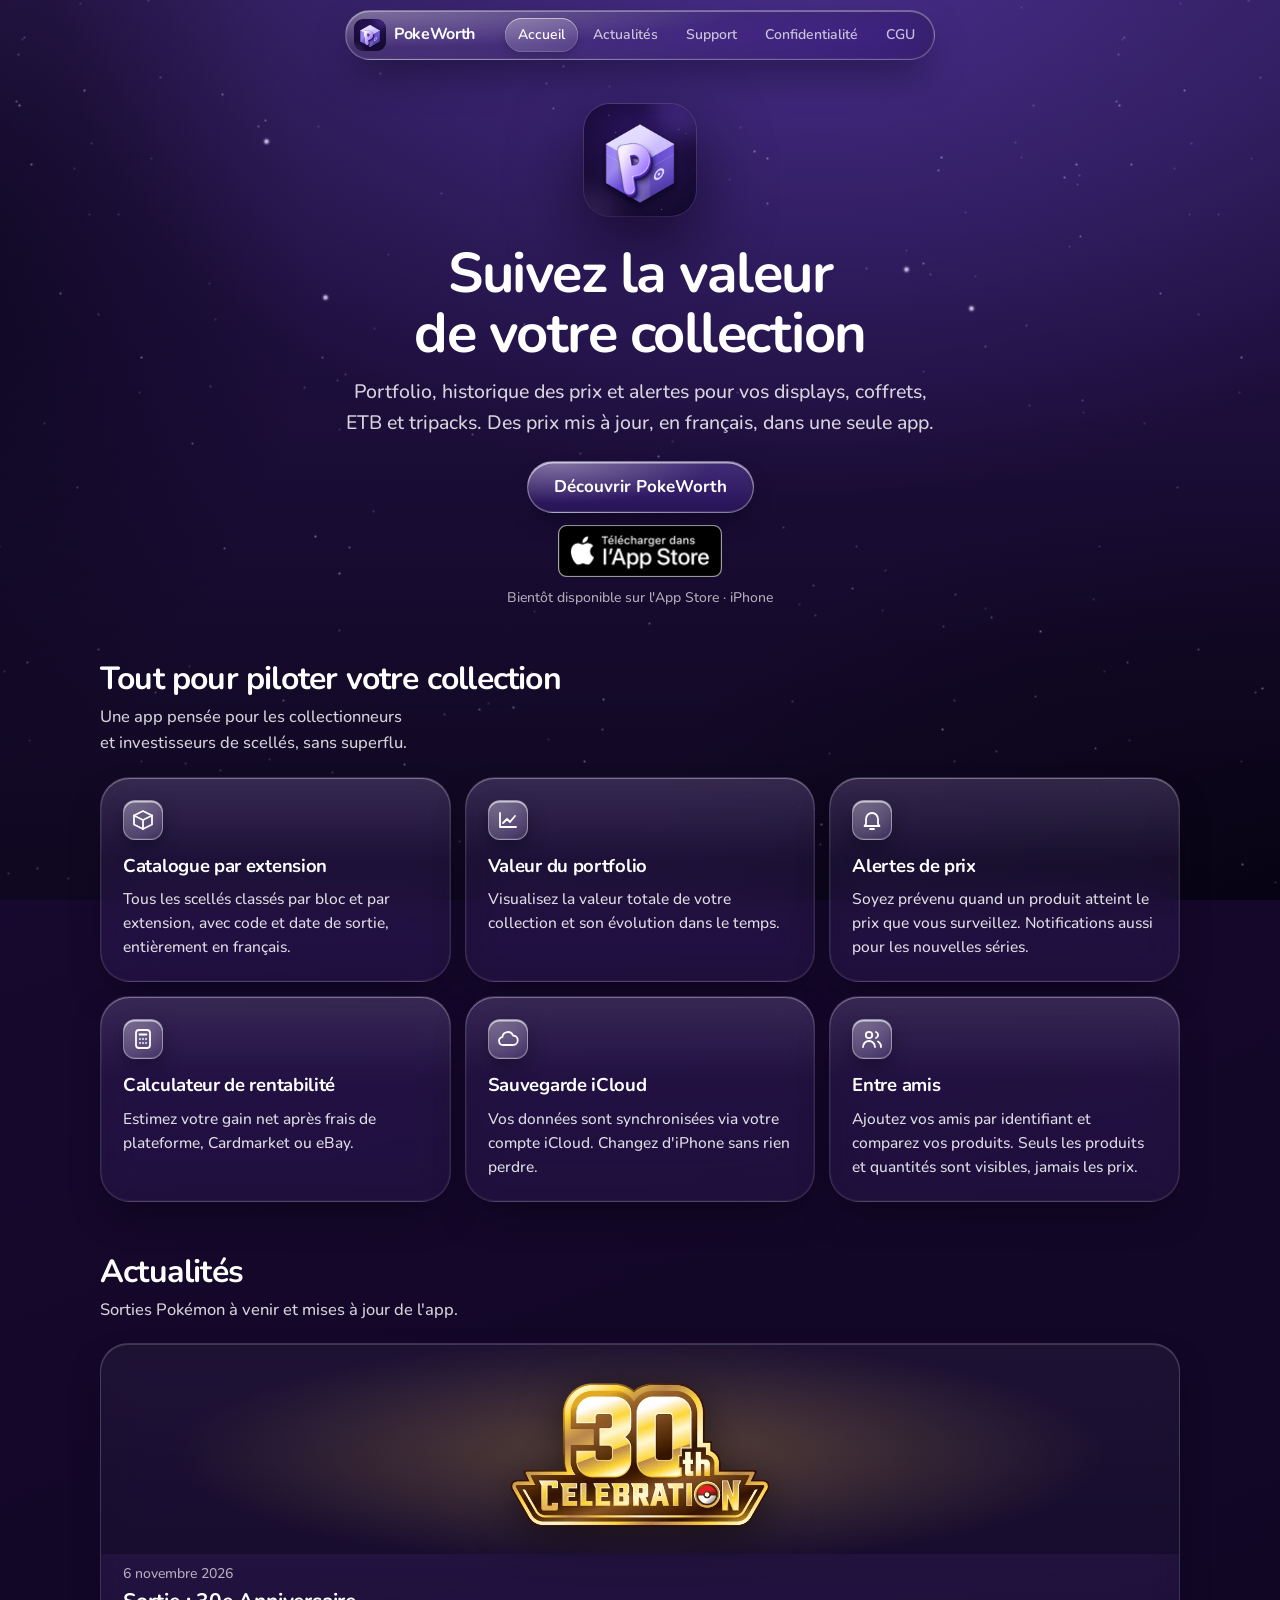
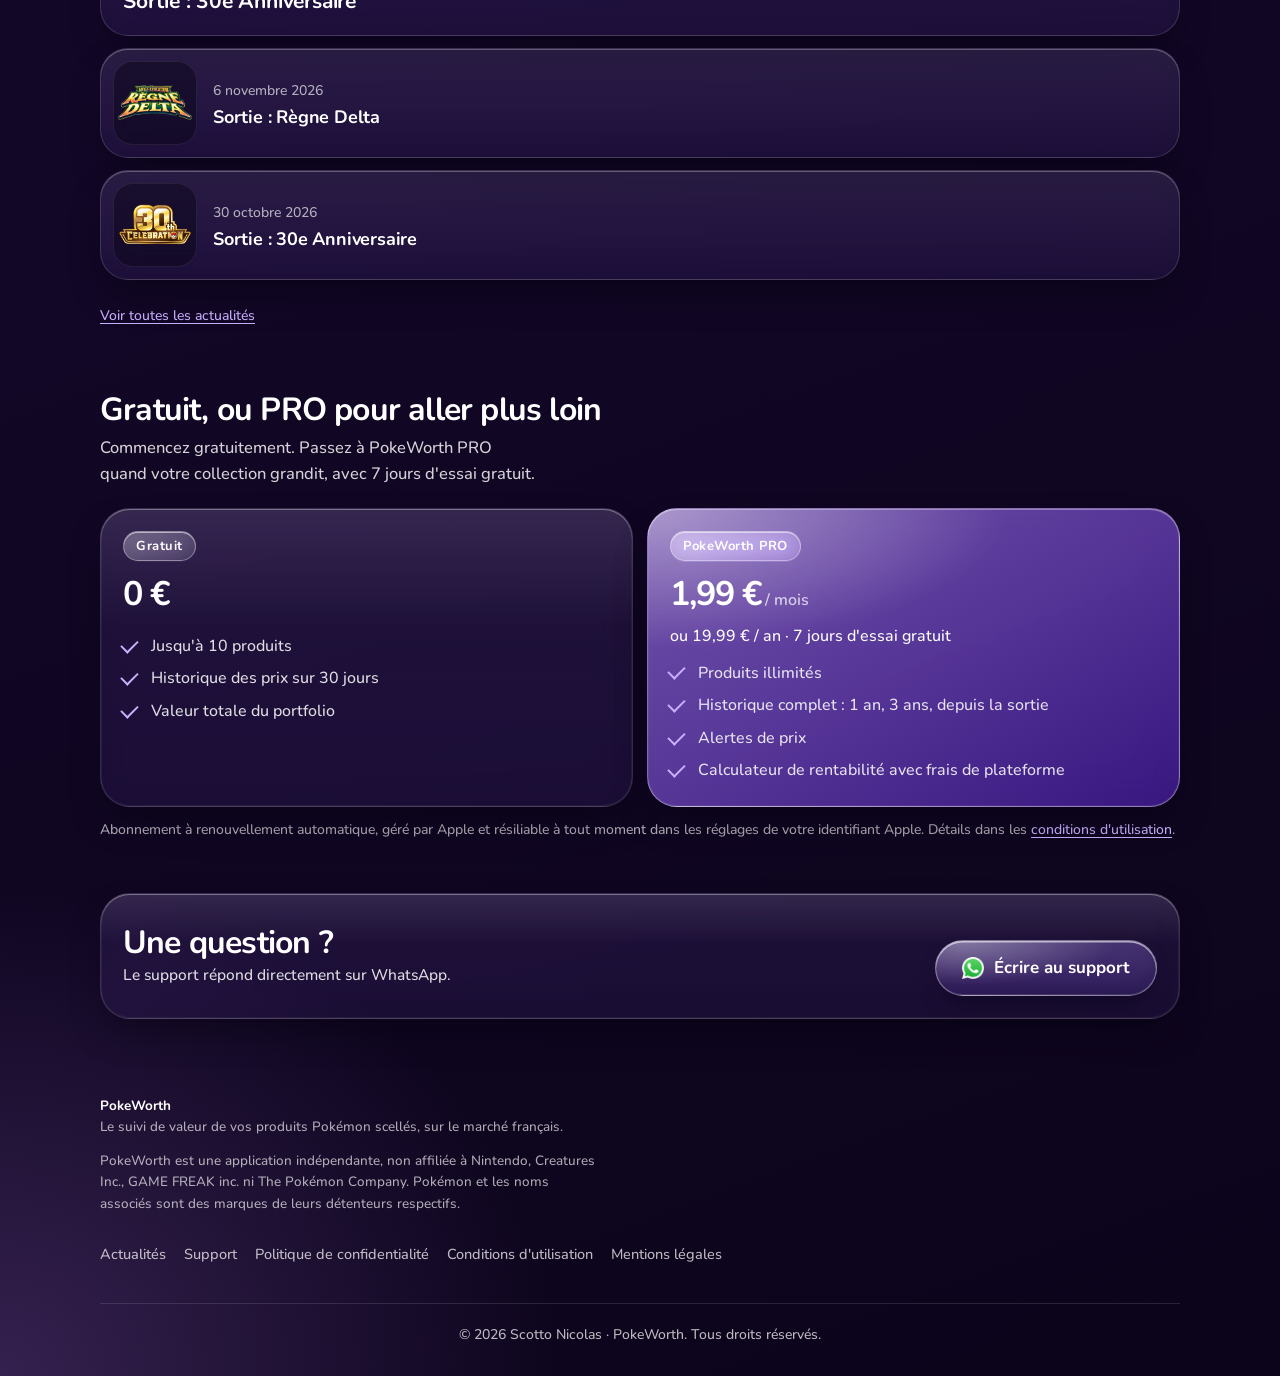
==== index.html @ 506d10af "Add files via upload" ====
<!doctype html>
<html lang="fr">
<head>
<meta charset="utf-8">
<meta name="viewport" content="width=device-width,initial-scale=1">
<title>PokeWorth · Suivi de collection TCG</title>
<meta name="description" content="PokeWorth suit la valeur de vos produits Pokémon scellés sur le marché français : portfolio, historique des prix mis à jour, alertes et calculateur de rentabilité.">
<meta name="theme-color" content="#120726">
<meta property="og:title" content="PokeWorth · Suivi de collection TCG">
<meta property="og:description" content="PokeWorth suit la valeur de vos produits Pokémon scellés sur le marché français : portfolio, historique des prix mis à jour, alertes et calculateur de rentabilité.">
<meta property="og:type" content="website">
<meta property="og:image" content="https://pokeworth.fr/og-image.jpg?v=4.3">
<meta property="og:site_name" content="PokeWorth">
<meta property="og:locale" content="fr_FR">
<meta name="twitter:card" content="summary_large_image">
<meta name="twitter:image" content="https://pokeworth.fr/og-image.jpg?v=4.3">
<link rel="icon" href="favicon.ico?v=4.3" sizes="48x48">
<link rel="icon" type="image/png" sizes="32x32" href="favicon.png?v=4.3">
<link rel="apple-touch-icon" href="apple-touch-icon.png?v=4.3">
<link rel="manifest" href="site.webmanifest">
<link rel="preload" href="Nunito-600SemiBold.woff2" as="font" type="font/woff2" crossorigin>
<link rel="stylesheet" href="style.css?v=4.3">
</head>
<body>
<a class="skip" href="#main">Aller au contenu</a>
<header class="nav"><div class="wrap">
<a class="brand" href="index.html" aria-label="PokeWorth, accueil"><img src="logo-120.png?v=4.3" alt="" width="40" height="40"><span>PokeWorth</span></a>
<nav aria-label="Navigation principale"><a class="nl" href="index.html" aria-current="page">Accueil</a><a class="nl" href="actualites.html">Actualités</a><a class="nl" href="support.html">Support</a><a class="nl legal" href="confidentialite.html">Confidentialité</a><a class="nl legal" href="cgu.html">CGU</a></nav>
</div></header>
<main id="main">

<div class="wrap">
<section class="hero">
<img class="icon" src="logo-320.png?v=4.3" alt="Icône de l'application PokeWorth" width="148" height="148">
<h1>Suivez la valeur de votre collection</h1>
<p class="lead">Portfolio, historique des prix et alertes pour vos displays, coffrets, ETB et tripacks. Des prix mis à jour, en français, dans une seule app.</p>
<div class="hero-cta"><a class="cta" href="#fonctions">Découvrir PokeWorth</a><div class="appstore soon-badge" role="img" aria-label="Bientôt disponible dans l'App Store"><img src="badge-appstore.png?v=4.3" alt="Télécharger dans l'App Store" width="165" height="52" decoding="async"></div></div>
<p class="soon">Bientôt disponible sur l'App Store · iPhone</p>
</section>

<section id="fonctions">
<h2>Tout pour piloter votre collection</h2>
<p class="sub">Une app pensée pour les collectionneurs et investisseurs de scellés, sans superflu.</p>
<div class="grid feats">
<div class="card"><div class="ico"><svg viewBox="0 0 24 24" aria-hidden="true"><path d="M3 7.5 12 3l9 4.5v9L12 21l-9-4.5z"/><path d="M3 7.5 12 12l9-4.5M12 12v9"/></svg></div><h3>Catalogue par extension</h3><p>Tous les scellés classés par bloc et par extension, avec code et date de sortie, entièrement en français.</p></div>
<div class="card"><div class="ico"><svg viewBox="0 0 24 24" aria-hidden="true"><path d="M4 19V5M4 19h16"/><path d="m7 15 4-4 3 3 5-6"/></svg></div><h3>Valeur du portfolio</h3><p>Visualisez la valeur totale de votre collection et son évolution dans le temps.</p></div>
<div class="card"><div class="ico"><svg viewBox="0 0 24 24" aria-hidden="true"><path d="M6 16V11a6 6 0 1 1 12 0v5l1.5 2h-15z"/><path d="M10 21h4"/></svg></div><h3>Alertes de prix</h3><p>Soyez prévenu quand un produit atteint le prix que vous surveillez. Notifications aussi pour les nouvelles séries.</p></div>
<div class="card"><div class="ico"><svg viewBox="0 0 24 24" aria-hidden="true"><rect x="5" y="3" width="14" height="18" rx="3"/><path d="M8.5 7.5h7M9 12h.01M12 12h.01M15 12h.01M9 16h.01M12 16h.01M15 16h.01"/></svg></div><h3>Calculateur de rentabilité</h3><p>Estimez votre gain net après frais de plateforme, Cardmarket ou eBay.</p></div>
<div class="card"><div class="ico"><svg viewBox="0 0 24 24" aria-hidden="true"><path d="M7 18a4 4 0 0 1-.6-7.95A5.5 5.5 0 0 1 17 8.5a4.75 4.75 0 0 1 0 9.5z"/></svg></div><h3>Sauvegarde iCloud</h3><p>Vos données sont synchronisées via votre compte iCloud. Changez d'iPhone sans rien perdre.</p></div>
<div class="card"><div class="ico"><svg viewBox="0 0 24 24" aria-hidden="true"><circle cx="9" cy="8" r="3.2"/><path d="M3 20a6 6 0 0 1 12 0M16 5a3.2 3.2 0 0 1 0 6M18 14.5a6 6 0 0 1 3 5.5"/></svg></div><h3>Entre amis</h3><p>Ajoutez vos amis par identifiant et comparez vos produits. Seuls les produits et quantités sont visibles, jamais les prix.</p></div>
</div>
</section>

<section id="home-news" hidden>
<h2>Actualités</h2>
<p class="sub">Sorties Pokémon à venir et mises à jour de l'app.</p>
<div class="news-grid"></div>
<p class="note"><a href="actualites.html">Voir toutes les actualités</a></p>
</section>

<section id="tarifs">
<h2>Gratuit, ou PRO pour aller plus loin</h2>
<p class="sub">Commencez gratuitement. Passez à PokeWorth PRO quand votre collection grandit, avec 7 jours d'essai gratuit.</p>
<div class="plans">
<div class="card plan">
<span class="tag">Gratuit</span>
<div class="price">0 €</div>
<ul>
<li>Jusqu'à 10 produits</li>
<li>Historique des prix sur 30 jours</li>
<li>Valeur totale du portfolio</li>
</ul>
</div>
<div class="card plan pro">
<span class="tag">PokeWorth PRO</span>
<div class="price">1,99 €<small> / mois</small></div>
<p style="color:#fff;font-size:16px">ou 19,99 € / an · 7 jours d'essai gratuit</p>
<ul>
<li>Produits illimités</li>
<li>Historique complet : 1 an, 3 ans, depuis la sortie</li>
<li>Alertes de prix</li>
<li>Calculateur de rentabilité avec frais de plateforme</li>
</ul>
</div>
</div>
<p class="note">Abonnement à renouvellement automatique, géré par Apple et résiliable à tout moment dans les réglages de votre identifiant Apple. Détails dans les <a href="cgu.html">conditions d'utilisation</a>.</p>
</section>

<section>
<div class="card askrow">
<div><h2>Une question ?</h2>
<p class="sub">Le support répond directement sur WhatsApp.</p></div>
<a class="cta ghost" href="https://wa.me/33759554187"><img class="wa" src="whatsapp.png" alt="" width="20" height="20">Écrire au support</a>
</div>
</section>
</div>

</main>
<footer><div class="wrap">
<div>
<p><strong style="color:#fff">PokeWorth</strong><br>Le suivi de valeur de vos produits Pokémon scellés, sur le marché français.</p>
<p style="margin-top:12px">PokeWorth est une application indépendante, non affiliée à Nintendo, Creatures Inc., GAME FREAK inc. ni The Pokémon Company. Pokémon et les noms associés sont des marques de leurs détenteurs respectifs.</p>
</div>
<nav aria-label="Liens légaux">
<a href="actualites.html">Actualités</a><a href="support.html">Support</a><a href="confidentialite.html">Politique de confidentialité</a><a href="cgu.html">Conditions d'utilisation</a><a href="mentions-legales.html">Mentions légales</a>
</nav>
</div>
<div class="wrap copy"><p>&copy; 2026 Scotto Nicolas &middot; PokeWorth. Tous droits r&eacute;serv&eacute;s.</p></div>
</footer>
<script src="actus.js?v=3.9" defer></script>
</body>
</html>
---- style.css ----
@font-face{font-family:"Nunito";font-weight:500;font-display:swap;src:url(Nunito-500Medium.woff2) format("woff2")}
@font-face{font-family:"Nunito";font-weight:600;font-display:swap;src:url(Nunito-600SemiBold.woff2) format("woff2")}
@font-face{font-family:"Nunito";font-weight:700;font-display:swap;src:url(Nunito-700Bold.woff2) format("woff2")}

:root{
  --bg:#120726; --bg2:#1a0a35; --acc:#c9b0ff; --acc2:#8b5cf6;
  --txt:#ffffff; --muted:rgba(255,255,255,.72); --faint:rgba(255,255,255,.5);
  --glass:linear-gradient(160deg,rgba(255,255,255,.14),rgba(255,255,255,.05));
  --rim:rgba(255,255,255,.2);
}
*{box-sizing:border-box;margin:0;padding:0}
html{scroll-behavior:smooth;background:#120726}
body{
  font-family:"Nunito",system-ui,-apple-system,"Segoe UI",sans-serif;
  color:var(--txt);line-height:1.65;font-weight:500;font-size:17px;
  background:
    radial-gradient(900px 650px at 85% -5%,rgba(139,92,246,.45),transparent 70%),
    radial-gradient(800px 700px at 0% 100%,rgba(192,132,252,.22),transparent 70%),
    linear-gradient(160deg,var(--bg2),var(--bg) 55%,#0c041b);
  min-height:100vh;
}
body::before{ /* fond lisse : dégradé violet profond, lumière en haut à droite, quelques étoiles discrètes */
  content:"";position:fixed;inset:0;pointer-events:none;z-index:0;
  background:
    url(stars.webp) 0 0/1100px 1100px,
    radial-gradient(1100px 760px at 64% -4%,rgba(88,56,170,.62),transparent 70%),
    radial-gradient(520px 700px at -6% 30%,rgba(8,3,20,.70),transparent 75%),
    radial-gradient(900px 600px at 100% 100%,rgba(6,2,16,.78),transparent 72%),
    linear-gradient(180deg,#2b1a52 0%,#1d0f3d 38%,#150a2b 72%,#0f0820 100%);
}
a{color:var(--acc);text-decoration-thickness:1px;text-underline-offset:3px}
a:hover{color:#fff}
.wrap{width:min(1080px,100% - 40px);margin-inline:auto;position:relative;z-index:1}

/* navigation */
header.nav{position:sticky;top:0;z-index:10;backdrop-filter:blur(18px);-webkit-backdrop-filter:blur(18px);
  background:rgba(18,7,38,.55);border-bottom:1px solid rgba(255,255,255,.1)}
.nav .wrap{display:flex;align-items:center;justify-content:space-between;height:68px;gap:16px}
.brand{display:flex;align-items:center;gap:12px;color:#fff;text-decoration:none;font-weight:700;font-size:21px;letter-spacing:-.3px}
.brand img{width:40px;height:40px;border-radius:11px}
.nav nav{display:flex;gap:6px;flex-wrap:wrap}
.nav nav a{color:var(--muted);text-decoration:none;font-weight:600;font-size:15px;padding:8px 14px;border-radius:999px}
.nav nav a:hover,.nav nav a[aria-current]{color:#fff;background:rgba(255,255,255,.1)}

/* hero */
.hero{padding:84px 0 56px;text-align:center}
.hero img.icon{width:148px;height:148px;border-radius:34px;box-shadow:0 28px 70px rgba(8,2,22,.65),0 0 0 1px rgba(255,255,255,.14)}
.eyebrow{margin-top:28px;color:var(--acc);font-weight:700;letter-spacing:3px;font-size:14px;text-transform:uppercase}
h1{font-size:clamp(38px,6.2vw,66px);line-height:1.07;font-weight:700;letter-spacing:-1.5px;margin:12px auto 18px;max-width:16ch}
.lead{color:var(--muted);font-size:clamp(18px,2.2vw,21px);max-width:44ch;margin-inline:auto}
.cta{display:inline-flex;align-items:center;gap:10px;margin-top:34px;padding:15px 30px;border-radius:999px;font-weight:700;font-size:17px;
  color:#2a0f55;background:#fff;text-decoration:none;box-shadow:0 14px 34px rgba(8,2,22,.5)}
.cta:hover{color:#2a0f55;transform:translateY(-1px)}
.cta.ghost{background:rgba(255,255,255,.1);color:#fff;border:1px solid var(--rim);box-shadow:inset 0 1px 0 rgba(255,255,255,.25)}
.cta.ghost:hover{color:#fff}
.soon{margin-top:14px;font-size:14px;color:var(--faint)}

/* sections */
section{padding:46px 0}
h2{font-size:clamp(28px,4vw,38px);letter-spacing:-.8px;font-weight:700;line-height:1.15;margin-bottom:10px}
.sub{color:var(--muted);max-width:60ch;margin-bottom:30px}
.grid{display:grid;gap:18px;grid-template-columns:repeat(auto-fit,minmax(250px,1fr))}
.card{background:var(--glass);border:1px solid var(--rim);border-radius:28px;padding:26px;
  box-shadow:inset 0 1px 0 rgba(255,255,255,.28),0 18px 40px rgba(8,2,22,.4);-webkit-backdrop-filter:blur(10px);backdrop-filter:blur(10px)}
.card h3{font-size:20px;font-weight:700;letter-spacing:-.3px;margin-bottom:8px}
.card p{color:var(--muted);font-size:16px}
.ico{width:46px;height:46px;border-radius:14px;margin-bottom:16px;display:grid;place-items:center;
  background:rgba(201,176,255,.14);border:1px solid rgba(201,176,255,.35)}
.ico svg{width:24px;height:24px;stroke:var(--acc);fill:none;stroke-width:1.8;stroke-linecap:round;stroke-linejoin:round}

/* tarifs */
.plans{display:grid;gap:18px;grid-template-columns:repeat(auto-fit,minmax(min(290px,100%),1fr))}
.plan .price{font-size:40px;font-weight:700;letter-spacing:-1px;margin:6px 0 2px}
.plan .price small{font-size:16px;color:var(--muted);font-weight:600;letter-spacing:0}
.plan ul{list-style:none;margin-top:16px;display:grid;gap:10px}
.plan li{padding-left:28px;position:relative;color:var(--muted);font-size:16px}
.plan li::before{content:"";position:absolute;left:2px;top:.55em;width:14px;height:8px;border-left:2.2px solid var(--acc);border-bottom:2.2px solid var(--acc);transform:rotate(-45deg) translateY(-50%)}
.plan.pro{background:linear-gradient(160deg,rgba(167,119,255,.5),rgba(91,33,182,.5));border-color:rgba(255,255,255,.35)}
.tag{display:inline-block;padding:4px 12px;border-radius:999px;font-size:13px;font-weight:700;letter-spacing:.5px;background:rgba(255,255,255,.14);border:1px solid var(--rim);color:var(--acc)}
.note{font-size:14px;color:var(--faint);margin-top:16px}

/* pages de contenu */
.doc{padding:64px 0 40px}
.doc .card{padding:clamp(24px,5vw,48px)}
.doc h1{font-size:clamp(32px,5vw,46px);letter-spacing:-1px;margin:0 0 6px;max-width:none;text-align:left}
.doc .upd{color:var(--faint);font-size:14px;margin-bottom:24px}
.doc h2{font-size:23px;margin:34px 0 10px;letter-spacing:-.3px}
.doc h3{font-size:18px;margin:20px 0 6px}
.doc p,.doc li{color:var(--muted);font-size:16.5px}
.doc p{margin-bottom:12px}
.doc ul{margin:6px 0 14px 22px;display:grid;gap:6px}
.doc strong{color:#fff;font-weight:700}
.doc table{width:100%;border-collapse:collapse;margin:12px 0 18px;font-size:15.5px}
.doc th,.doc td{text-align:left;padding:11px 12px;border-bottom:1px solid rgba(255,255,255,.12);vertical-align:top;color:var(--muted)}
.doc th{color:#fff;font-weight:700}
.tbl{overflow-x:auto}
details{border-top:1px solid rgba(255,255,255,.12);padding:16px 0}
details:last-of-type{border-bottom:1px solid rgba(255,255,255,.12)}
summary{cursor:pointer;font-weight:700;font-size:18px;list-style:none;display:flex;justify-content:space-between;gap:16px;color:#fff}
summary::-webkit-details-marker{display:none}
summary::after{content:"+";color:var(--acc);font-size:24px;line-height:1}
details[open] summary::after{content:"–"}
details p{margin-top:10px;color:var(--muted)}
mark.todo{background:rgba(255,200,87,.16);color:#ffd98a;border:1px dashed rgba(255,200,87,.55);border-radius:6px;padding:0 6px}

footer{margin-top:50px;padding:34px 0 46px;border-top:1px solid rgba(255,255,255,.1);position:relative;z-index:1}
footer .wrap{display:flex;flex-wrap:wrap;gap:18px 32px;justify-content:space-between}
footer p{font-size:13.5px;color:var(--faint);max-width:62ch}
footer nav{display:flex;gap:18px;flex-wrap:wrap}
footer nav a{font-size:14.5px;color:var(--muted);text-decoration:none}
footer nav a:hover{color:#fff}

@media (max-width:640px){
  .nav nav{gap:0;flex-wrap:nowrap}
  .nav nav a{padding:7px 8px;font-size:13px;white-space:nowrap}
  .nav .wrap{gap:8px}
  .brand span{display:none}
  .hero{padding-top:52px}
  body{font-size:16.5px}
}
@media (prefers-reduced-motion:reduce){html{scroll-behavior:auto}.cta{transition:none}}

footer .copy{margin-top:26px;padding-top:20px;border-top:1px solid rgba(255,255,255,.08);display:block}
footer .copy p{max-width:none;text-align:center;font-size:14px;color:var(--muted)}

.callout{background:rgba(201,176,255,.1);border:1px solid rgba(201,176,255,.32);border-radius:20px;padding:18px 22px;margin:18px 0 6px}
.callout strong{display:block;margin-bottom:6px;color:#fff}
.callout ul{margin:0 0 0 20px}

.contact{display:flex;flex-wrap:wrap;gap:12px;margin:6px 0 18px}
.contact .cta{margin-top:0;padding:13px 24px;font-size:16px}
.doc a.cta{color:#2a0f55;text-decoration:none}
.doc a.cta.ghost{color:#fff}

img.wa{width:20px;height:20px;vertical-align:-4px;margin-right:7px;display:inline-block}
.cta img.wa{width:22px;height:22px;margin:0;vertical-align:middle}
.walink{white-space:nowrap}

.hero h1{margin-top:30px}

/* ---- optimisation de l'espace ---- */
body{font-size:16.5px;line-height:1.6}
.nav .wrap{height:60px}
.hero{padding:44px 0 26px}
.hero img.icon{width:112px;height:112px;border-radius:26px}
.hero h1{margin:20px auto 12px;font-size:clamp(34px,5.4vw,56px);max-width:18ch}
.lead{font-size:clamp(17px,2vw,19.5px);max-width:50ch}
.cta{margin-top:24px;padding:13px 26px}
.soon{margin-top:10px}
section{padding:26px 0}
h2{font-size:clamp(25px,3.4vw,32px);margin-bottom:6px}
.sub{margin-bottom:20px}
.grid{gap:14px}
.feats{grid-template-columns:repeat(3,1fr)}
.card{padding:22px;border-radius:24px}
.card h3{font-size:18.5px;margin-bottom:6px}
.card p{font-size:15.5px;line-height:1.55}
.ico{width:40px;height:40px;border-radius:12px;margin-bottom:12px}
.plans{gap:14px}
.plan .price{font-size:34px}
.plan ul{margin-top:12px;gap:7px}
.note{margin-top:12px}
.askrow{display:flex;align-items:center;justify-content:space-between;gap:18px 28px;flex-wrap:wrap}
.askrow h2{margin-bottom:2px}
.askrow .sub{margin:0}
.doc{padding:34px 0 20px}
.doc .card{padding:clamp(22px,4vw,38px)}
.doc h2{margin:26px 0 8px;font-size:21px}
.doc h1{font-size:clamp(28px,4.4vw,38px)}
footer{margin-top:26px;padding:24px 0 30px}
@media (max-width:900px){.feats{grid-template-columns:repeat(2,1fr)}}
@media (max-width:560px){
  .feats{grid-template-columns:1fr}
  .hero{padding-top:30px}
  .hero img.icon{width:96px;height:96px;border-radius:22px}
  section{padding:20px 0}
  .card{padding:20px}
  .askrow{text-align:center;justify-content:center}
}

.hero h1,.lead,.sub{text-wrap:balance}
.lead{max-width:56ch}

/* ---- actualités ---- */
.news-grid{display:grid;gap:14px;grid-template-columns:repeat(auto-fit,minmax(min(300px,100%),1fr))}
.news-page .news-grid{grid-template-columns:1fr}
.news{padding:20px 22px}
.news h3{font-size:19px;margin:8px 0 6px}
.news p{font-size:15.5px}
.news-meta{display:flex;flex-wrap:wrap;align-items:center;gap:8px}
.news-date{font-size:13.5px;color:var(--faint);margin-left:auto}
.news-points{margin:10px 0 0 20px;display:grid;gap:5px;color:var(--muted);font-size:15.5px}
.news-link{display:inline-block;margin-top:10px;font-weight:700}
.tag.t-sortie{background:rgba(201,176,255,.18);color:#fff;border-color:rgba(201,176,255,.5)}
.tag.t-soon{background:rgba(110,231,168,.14);color:#6ee7a8;border-color:rgba(110,231,168,.45)}
.filters{display:flex;flex-wrap:wrap;gap:8px;margin:4px 0 18px}
.filters button{font:inherit;font-weight:700;font-size:14.5px;color:var(--muted);cursor:pointer;
  background:rgba(255,255,255,.07);border:1px solid var(--rim);border-radius:999px;padding:8px 16px}
.filters button:hover{color:#fff}
.filters button[aria-pressed="true"]{background:#fff;color:#2a0f55;border-color:#fff}
.news-page{padding-top:34px}
@media (max-width:560px){.nav nav a.legal{display:none}.nav nav a{padding:7px 10px}.news-date{margin-left:0;width:100%}}

/* ---- accessibilité ---- */
.skip{position:absolute;left:12px;top:-60px;z-index:100;background:#fff;color:#2a0f55;padding:10px 16px;border-radius:12px;font-weight:700;text-decoration:none;transition:top .15s}
.skip:focus{top:10px}
:focus-visible{outline:2px solid var(--acc);outline-offset:3px;border-radius:6px}
.tbl:focus-visible{outline-offset:-2px}
.news h2{font-size:19px;margin:8px 0 6px;letter-spacing:-.3px}


/* =====================  LIQUID GLASS (style iOS)  ===================== */
:root{
  --lg-bg:
    radial-gradient(130% 90% at 0% 0%,rgba(255,255,255,.34),rgba(255,255,255,0) 52%),
    radial-gradient(90% 70% at 100% 100%,rgba(190,160,255,.20),rgba(190,160,255,0) 60%),
    linear-gradient(135deg,rgba(255,255,255,.17),rgba(255,255,255,.05) 45%,rgba(255,255,255,.10));
  --lg-rim:
    inset 0 1.5px 0 rgba(255,255,255,.70),
    inset 1.5px 0 0 rgba(255,255,255,.32),
    inset 0 -1.5px 0 rgba(255,255,255,.16),
    inset -1px 0 0 rgba(255,255,255,.10),
    inset 0 0 34px rgba(255,255,255,.07);
  --lg-drop:0 26px 54px -14px rgba(4,1,16,.62),0 6px 16px rgba(4,1,16,.30);
  --lg-blur:blur(24px) saturate(190%) brightness(1.10);
}
.card,.callout,.askrow{
  background:var(--lg-bg);
  -webkit-backdrop-filter:var(--lg-blur);backdrop-filter:var(--lg-blur);
  border:1px solid rgba(255,255,255,.30);
  box-shadow:var(--lg-rim),var(--lg-drop);
  border-radius:30px;position:relative;
  transition:transform .35s cubic-bezier(.2,.8,.2,1),box-shadow .35s;
}
.feats .card:hover,.news:hover{transform:translateY(-3px);
  box-shadow:var(--lg-rim),0 34px 64px -14px rgba(4,1,16,.7),0 8px 20px rgba(4,1,16,.32)}
.card.plan.pro{
  background:
    radial-gradient(130% 90% at 0% 0%,rgba(255,255,255,.40),rgba(255,255,255,0) 52%),
    linear-gradient(150deg,rgba(176,132,255,.62),rgba(88,40,200,.56));
}
/* pages de texte : verre plus teinté pour la lecture */
.doc .card{
  background:
    radial-gradient(120% 60% at 0% 0%,rgba(255,255,255,.22),rgba(255,255,255,0) 50%),
    linear-gradient(150deg,rgba(40,18,84,.62),rgba(20,8,48,.58));
}
.ico{background:linear-gradient(145deg,rgba(255,255,255,.30),rgba(201,176,255,.12));
  border:1px solid rgba(255,255,255,.38);
  box-shadow:inset 0 1.5px 0 rgba(255,255,255,.65),inset 0 -1px 0 rgba(255,255,255,.12),0 8px 18px rgba(4,1,16,.35);
  -webkit-backdrop-filter:blur(8px);backdrop-filter:blur(8px)}
.tag{background:linear-gradient(145deg,rgba(255,255,255,.26),rgba(255,255,255,.08));
  border:1px solid rgba(255,255,255,.34);
  box-shadow:inset 0 1px 0 rgba(255,255,255,.55);
  -webkit-backdrop-filter:blur(10px);backdrop-filter:blur(10px)}
.callout{border-radius:22px}

/* barre de navigation flottante en verre */
header.nav{top:10px;background:none;border:0;-webkit-backdrop-filter:none;backdrop-filter:none;pointer-events:none}
.nav .wrap{pointer-events:auto;height:62px;padding:0 10px 0 14px;border-radius:999px;margin-top:10px;
  width:min(1080px,100% - 24px);
  background:
    radial-gradient(120% 140% at 0% 0%,rgba(255,255,255,.30),rgba(255,255,255,0) 55%),
    linear-gradient(135deg,rgba(255,255,255,.16),rgba(255,255,255,.05)),
    rgba(26,10,53,.28);
  -webkit-backdrop-filter:blur(26px) saturate(200%) brightness(1.1);backdrop-filter:blur(26px) saturate(200%) brightness(1.1);
  border:1px solid rgba(255,255,255,.30);
  box-shadow:var(--lg-rim),0 18px 40px -12px rgba(4,1,16,.6)}
.nav nav a{transition:background .2s,color .2s}
.nav nav a[aria-current]{background:linear-gradient(145deg,rgba(255,255,255,.34),rgba(255,255,255,.12));
  box-shadow:inset 0 1.5px 0 rgba(255,255,255,.65),inset 0 -1px 0 rgba(255,255,255,.14),0 6px 14px rgba(4,1,16,.3);color:#fff}
.nav nav a:hover{background:rgba(255,255,255,.12)}

/* boutons */
.cta{background:linear-gradient(180deg,#fff,#ece3ff);color:#2a0f55;
  box-shadow:inset 0 1.5px 0 #fff,inset 0 -2px 0 rgba(120,80,220,.18),0 16px 34px -8px rgba(4,1,16,.6),0 4px 10px rgba(4,1,16,.25);
  transition:transform .25s cubic-bezier(.2,.8,.2,1),box-shadow .25s}
.cta:hover{transform:translateY(-2px) scale(1.015)}
.cta:active{transform:scale(.97)}
.cta.ghost{background:var(--lg-bg);color:#fff;border:1px solid rgba(255,255,255,.34);
  -webkit-backdrop-filter:var(--lg-blur);backdrop-filter:var(--lg-blur);
  box-shadow:var(--lg-rim),0 14px 30px -10px rgba(4,1,16,.6)}
.filters button{background:var(--lg-bg);border:1px solid rgba(255,255,255,.32);color:#fff;
  -webkit-backdrop-filter:blur(16px) saturate(180%);backdrop-filter:blur(16px) saturate(180%);
  box-shadow:var(--lg-rim),0 8px 18px -8px rgba(4,1,16,.5);transition:transform .2s}
.filters button:active{transform:scale(.96)}
.filters button[aria-pressed="true"]{background:linear-gradient(180deg,#fff,#e9deff);color:#2a0f55;
  box-shadow:inset 0 1.5px 0 #fff,0 10px 22px -8px rgba(4,1,16,.6)}
footer{border-top:0}
footer .wrap.copy{border-top:1px solid rgba(255,255,255,.12)}

@supports not ((backdrop-filter:blur(1px)) or (-webkit-backdrop-filter:blur(1px))){
  .card,.callout,.askrow{background:linear-gradient(150deg,rgba(60,30,120,.92),rgba(30,14,70,.94))}
  .nav .wrap{background:rgba(26,10,53,.94)}
}
@media (prefers-reduced-motion:reduce){.card,.cta,.filters button{transition:none}.feats .card:hover,.news:hover{transform:none}}
@media (max-width:560px){.nav .wrap{height:56px;margin-top:6px;width:min(1080px,100% - 16px)}header.nav{top:6px}.card,.callout,.askrow{border-radius:26px}}

/* ajustements de contraste sur le verre */
.tag{color:#fff}
.tag.t-soon{color:#9bf0c4;background:linear-gradient(145deg,rgba(60,170,120,.34),rgba(60,170,120,.12));border-color:rgba(130,240,190,.5)}
.ico svg{stroke:#fff}
.nav .wrap{background:
    radial-gradient(120% 140% at 0% 0%,rgba(255,255,255,.30),rgba(255,255,255,0) 55%),
    linear-gradient(135deg,rgba(255,255,255,.14),rgba(255,255,255,.04)),
    rgba(22,8,46,.50)}
.card p,.card li{color:rgba(255,255,255,.86)}
.sub,.lead{color:rgba(255,255,255,.82)}
.doc p,.doc li,.doc th,.doc td{color:rgba(255,255,255,.86)}
.note,.soon,footer p{color:rgba(255,255,255,.66)}


/* ===== Palette "affiche" : verre sombre violet, comme les visuels PokeWorth ===== */
:root{
  --lg-bg:
    radial-gradient(130% 90% at 0% 0%,rgba(190,170,255,.26),rgba(190,170,255,0) 55%),
    linear-gradient(160deg,rgba(92,66,150,.46),rgba(40,24,78,.52) 55%,rgba(52,34,96,.46));
  --lg-blur:blur(22px) saturate(160%) brightness(1.04);
}
.card,.callout,.askrow{border-color:rgba(255,255,255,.22)}


/* ===== Affiche exacte : verre lisse, sans texture ===== */
:root{
  --lg-bg:
    linear-gradient(180deg,rgba(168,150,205,.24),rgba(96,76,140,.16) 40%,rgba(52,36,90,.30));
  --lg-rim:
    inset 0 1px 0 rgba(255,255,255,.30),
    inset 0 0 0 1px rgba(255,255,255,.05);
  --lg-drop:0 18px 40px -16px rgba(4,1,14,.7);
  --lg-blur:blur(18px) saturate(130%);
}
.card,.callout,.askrow{border:1px solid rgba(255,255,255,.12)}


/* ===== Barre du haut pleine largeur + badge App Store ===== */
.nav .wrap{width:calc(100% - 28px);max-width:none;padding:0 12px 0 16px}
@media (max-width:560px){.nav .wrap{width:calc(100% - 16px)}}
.hero-cta{display:flex;gap:14px;justify-content:center;align-items:center;flex-wrap:wrap}
.appstore{display:inline-flex;align-items:center;gap:10px;height:52px;padding:0 20px 0 16px;border-radius:12px;
  background:#000;color:#fff;text-decoration:none;border:1px solid rgba(255,255,255,.55);
  box-shadow:0 10px 24px -10px rgba(0,0,0,.7);transition:transform .25s,box-shadow .25s}
a.appstore:hover{transform:translateY(-2px);color:#fff;box-shadow:0 16px 30px -10px rgba(0,0,0,.8)}
.appstore .ap{width:28px;height:28px;flex:none}
.appstore .bt{display:flex;flex-direction:column;line-height:1;text-align:left}
.appstore .bt small{font-size:11px;font-weight:600;letter-spacing:.2px;margin-bottom:3px}
.appstore .bt b{font-size:24px;font-weight:700;letter-spacing:-.3px}
.hero-cta .cta{margin:0;height:52px;display:inline-flex;align-items:center}
.hero-cta .appstore{margin:0}
.hero-cta{flex-direction:column;gap:12px}
.hero-cta{margin-top:22px}

/* ===== Boutons : Liquid Glass transparent (plus aucun fond blanc) ===== */
.cta,.cta.ghost,.filters button,.appstore{
  background:
    radial-gradient(120% 140% at 12% 0%,rgba(255,255,255,.34),rgba(255,255,255,0) 58%),
    linear-gradient(180deg,rgba(170,140,255,.26),rgba(90,60,170,.20));
  -webkit-backdrop-filter:blur(18px) saturate(170%);backdrop-filter:blur(18px) saturate(170%);
  color:#fff;border:1px solid rgba(255,255,255,.38);
  box-shadow:inset 0 1.5px 0 rgba(255,255,255,.6),inset 0 -1px 0 rgba(255,255,255,.12),0 12px 26px -12px rgba(4,1,16,.7);
}
.cta:hover,.cta.ghost:hover,.doc a.cta,.doc a.cta.ghost,.doc a.cta:hover{color:#fff}
.cta:hover,.filters button:hover,a.appstore:hover{background:
    radial-gradient(120% 140% at 12% 0%,rgba(255,255,255,.44),rgba(255,255,255,0) 58%),
    linear-gradient(180deg,rgba(185,160,255,.34),rgba(105,75,190,.26))}
.filters button[aria-pressed="true"]{
  background:
    radial-gradient(120% 140% at 12% 0%,rgba(255,255,255,.55),rgba(255,255,255,0) 60%),
    linear-gradient(180deg,rgba(190,165,255,.50),rgba(110,80,200,.38));
  color:#fff;border-color:rgba(255,255,255,.62);
  box-shadow:inset 0 1.5px 0 rgba(255,255,255,.8),0 8px 20px -8px rgba(120,80,230,.7)}
.appstore{background:
    radial-gradient(120% 140% at 12% 0%,rgba(255,255,255,.22),rgba(255,255,255,0) 58%),
    rgba(8,4,20,.58)}

/* ===== Mobile : filtres sur une ligne + barre du haut complète ===== */
@media (max-width:560px){
  .filters{flex-wrap:nowrap;gap:6px;overflow-x:auto;scrollbar-width:none;margin-inline:-2px;padding:2px}
  .filters::-webkit-scrollbar{display:none}
  .filters button{flex:none;font-size:13px;padding:8px 11px;white-space:nowrap}
  header.nav{top:6px}
  .nav .wrap{height:auto;flex-wrap:wrap;justify-content:center;gap:2px 8px;padding:8px 8px 8px 12px;border-radius:28px;width:calc(100% - 16px)}
  .nav .brand{margin-right:auto}
  .nav nav{width:100%;justify-content:space-between;flex-wrap:nowrap}
  .nav nav a,.nav nav a.legal{display:inline-block;padding:7px 7px;font-size:12.5px;white-space:nowrap}
}
@media (max-width:360px){.nav nav a,.nav nav a.legal{padding:7px 4px;font-size:11.5px}.nav .wrap{padding:8px 6px 8px 10px}}

/* ===== Ergonomie tactile : zones de toucher >= 44 px ===== */
.nav nav a,.filters button,footer nav a{position:relative}
.nav nav a::after{content:"";position:absolute;inset:-8px -2px}      /* zone invisible, hauteur ≥ 44 px */
.filters button{min-height:44px}
footer nav a{display:inline-flex;align-items:center;min-height:44px}
footer nav{gap:4px 18px}
summary{min-height:48px;align-items:center;padding-block:6px}
.more a,a.more,.news-more a{display:inline-block;padding:10px 0}
p a[href="actualites.html"]{display:inline-block;padding:10px 0}
.doc a[href^="mailto:"],.doc a[href^="https://wa.me"]{padding-block:6px}
.brand{position:relative}
.brand::after{content:"";position:absolute;inset:-4px}
.contact .cta,.askrow .cta{min-height:46px}
p a[href="actualites.html"]{padding:13px 0}
.doc a[href^="mailto:"],.doc a[href^="https://wa.me"]{display:inline-block;padding-block:10px}

/* ===== Barre du haut : compacte et centrée (ordinateur / tablette) ===== */
@media (min-width:561px){
  header.nav .wrap{width:fit-content;max-width:calc(100% - 24px);height:50px;margin:10px auto 0;gap:30px;padding:0 6px 0 8px}
  .nav .brand img{width:32px;height:32px;border-radius:9px}
  .nav .brand{font-size:16px;gap:8px}
  .nav nav a,.nav nav a.legal{font-size:14px;padding:6px 13px}
  .nav nav{gap:2px}
}


/* ===== Actualités : grande carte + lignes à miniature (comme dans l'app) ===== */
.news-grid,.news-page .news-grid{grid-template-columns:1fr;gap:12px}
.news-hero,.news-row{
  background:linear-gradient(180deg,rgba(168,150,205,.16),rgba(52,36,90,.30));
  -webkit-backdrop-filter:blur(18px) saturate(130%);backdrop-filter:blur(18px) saturate(130%);
  border:1px solid rgba(255,255,255,.14);border-radius:28px;
  box-shadow:inset 0 1px 0 rgba(255,255,255,.28),0 18px 40px -16px rgba(4,1,14,.7);overflow:hidden}
.nh-visual{display:flex;align-items:center;justify-content:center;padding:34px 20px 22px;min-height:210px;
  background:radial-gradient(60% 75% at 50% 52%,rgba(214,168,70,.34),rgba(214,168,70,0) 72%),rgba(10,5,24,.42)}
.nh-visual img{max-width:min(340px,82%);max-height:150px;width:auto;height:auto;filter:drop-shadow(0 8px 22px rgba(0,0,0,.55))}
.nh-body{display:flex;align-items:flex-end;justify-content:space-between;gap:14px;padding:6px 22px 20px}
.nh-text{min-width:0}
.nh-body h2,.nh-body h3,.nr-text h2,.nr-text h3{margin:2px 0 0;font-size:21px;line-height:1.25;color:#fff;letter-spacing:-.2px}
.nh-desc{margin:-6px 22px 20px;color:var(--muted);font-size:15px}
.news-date{color:rgba(255,255,255,.66);font-size:14px}
.news-row{display:flex;align-items:center;gap:16px;padding:12px 16px 12px 12px}
.nr-thumb{flex:none;width:84px;height:84px;border-radius:20px;display:flex;align-items:center;justify-content:center;
  background:rgba(10,5,24,.50);border:1px solid rgba(255,255,255,.08)}
.nr-thumb img{max-width:74px;max-height:56px;width:auto;height:auto}
.nr-text{flex:1;min-width:0}
.nr-text h2,.nr-text h3{font-size:18px}
.nr-text p{margin:4px 0 0;color:var(--muted);font-size:14.5px}
.chip{flex:none;font-weight:800;font-size:14px;color:#fff;padding:6px 13px;border-radius:999px;
  background:linear-gradient(180deg,rgba(150,120,255,.50),rgba(90,60,190,.40));border:1px solid rgba(255,255,255,.28);
  box-shadow:inset 0 1px 0 rgba(255,255,255,.4)}
.chip-now{background:linear-gradient(180deg,rgba(70,190,130,.46),rgba(30,120,80,.42));border-color:rgba(140,235,185,.55)}
@media (max-width:560px){
  .nh-visual{min-height:170px;padding:26px 16px 16px}.nh-visual img{max-height:116px}
  .nh-body{padding:4px 16px 16px}.nh-body h2,.nh-body h3{font-size:19px}
  .news-row{gap:12px;padding:10px 12px 10px 10px}.nr-thumb{width:68px;height:68px;border-radius:17px}
  .nr-thumb img{max-width:60px;max-height:46px}.nr-text h2,.nr-text h3{font-size:16.5px}.chip{font-size:13px;padding:5px 11px}}

/* ===== Mobile : barre du haut sur UNE seule ligne (icône + 5 liens) ===== */
@media (max-width:560px){
  .nav .wrap{flex-wrap:nowrap;height:50px;padding:0 6px 0 6px;gap:6px;justify-content:flex-start;border-radius:999px;width:calc(100% - 16px)}
  .nav .brand{margin-right:0;flex:none}
  .nav .brand img{width:34px;height:34px;border-radius:10px}
  .nav nav{width:auto;flex:1 1 auto;min-width:0;justify-content:space-between;flex-wrap:nowrap;gap:0;overflow-x:auto;scrollbar-width:none}
  .nav nav::-webkit-scrollbar{display:none}
  .nav nav a,.nav nav a.legal{flex:none;display:inline-block;padding:7px 6px;font-size:12px;white-space:nowrap}
}
@media (max-width:380px){
  .nav .wrap{padding:0 4px;gap:4px}
  .nav nav a,.nav nav a.legal{padding:7px 4px;font-size:11.5px}
}
@media (max-width:340px){
  .nav .brand img{width:30px;height:30px;border-radius:9px}
  .nav .wrap{padding:0 3px;gap:2px}
  .nav nav a,.nav nav a.legal{padding:7px 3px;font-size:10.5px}
}

/* ===== Correctif : bulles non rognées + ombres plus fines (barre du haut mobile) ===== */
.nav nav{overflow:visible}                 /* plus de rognage vertical (overflow-x:auto coupait l'ombre et la zone tactile) */
.nav nav a[aria-current]{
  background:linear-gradient(160deg,rgba(255,255,255,.26),rgba(255,255,255,.10));
  box-shadow:inset 0 0 0 .5px rgba(255,255,255,.28),inset 0 1px 0 rgba(255,255,255,.45),0 4px 8px rgba(4,1,16,.18)}
@media (max-width:560px){
  .nav .wrap{height:54px;align-items:center}
  .nav nav a,.nav nav a.legal{padding:8px 6px}
}
@media (max-width:340px){.nav nav{overflow-x:auto;overflow-y:visible;scrollbar-width:none}}

/* v4.3 : badge App Store officiel (image) */
.appstore,.cta.appstore{background:none!important;border:0!important;box-shadow:none!important;-webkit-backdrop-filter:none!important;backdrop-filter:none!important;padding:0!important;height:52px;border-radius:0}
.appstore img{display:block;height:52px;width:auto}
a.appstore:hover{transform:translateY(-2px);background:none!important;box-shadow:none!important}
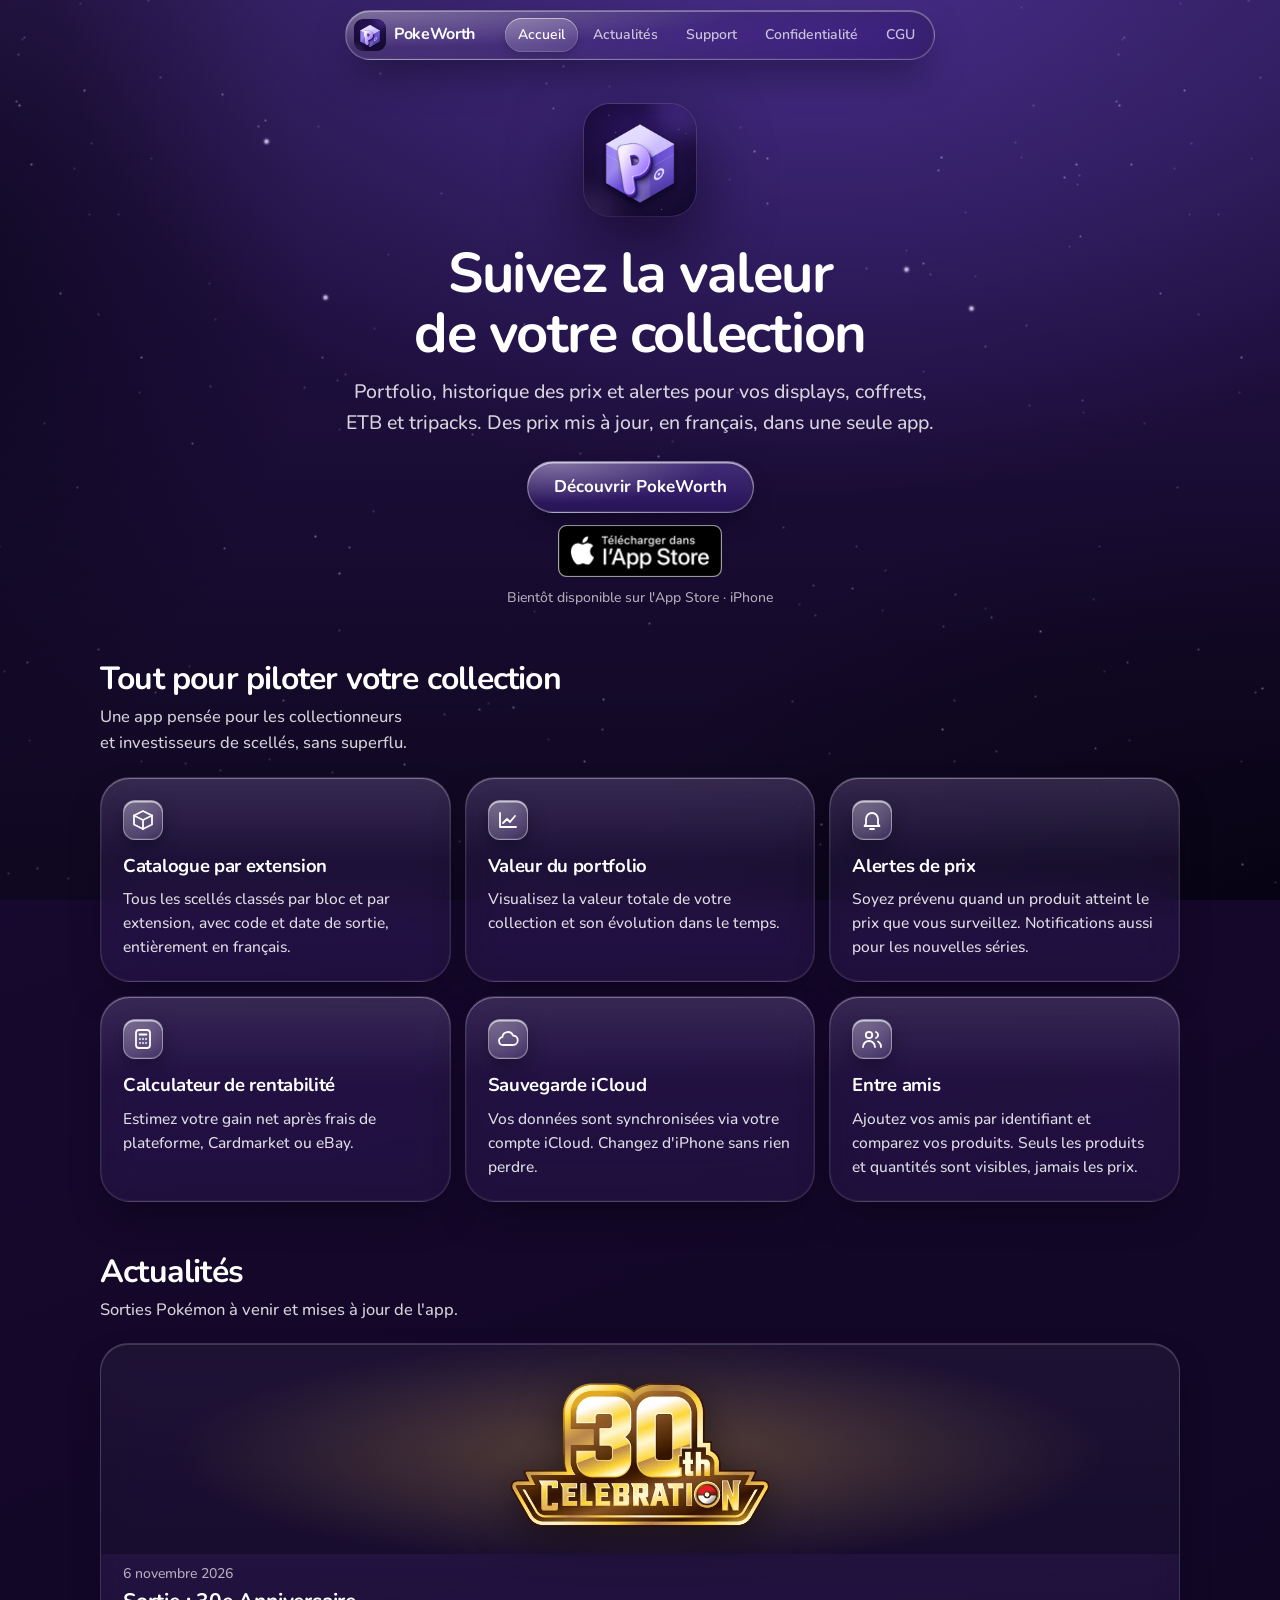
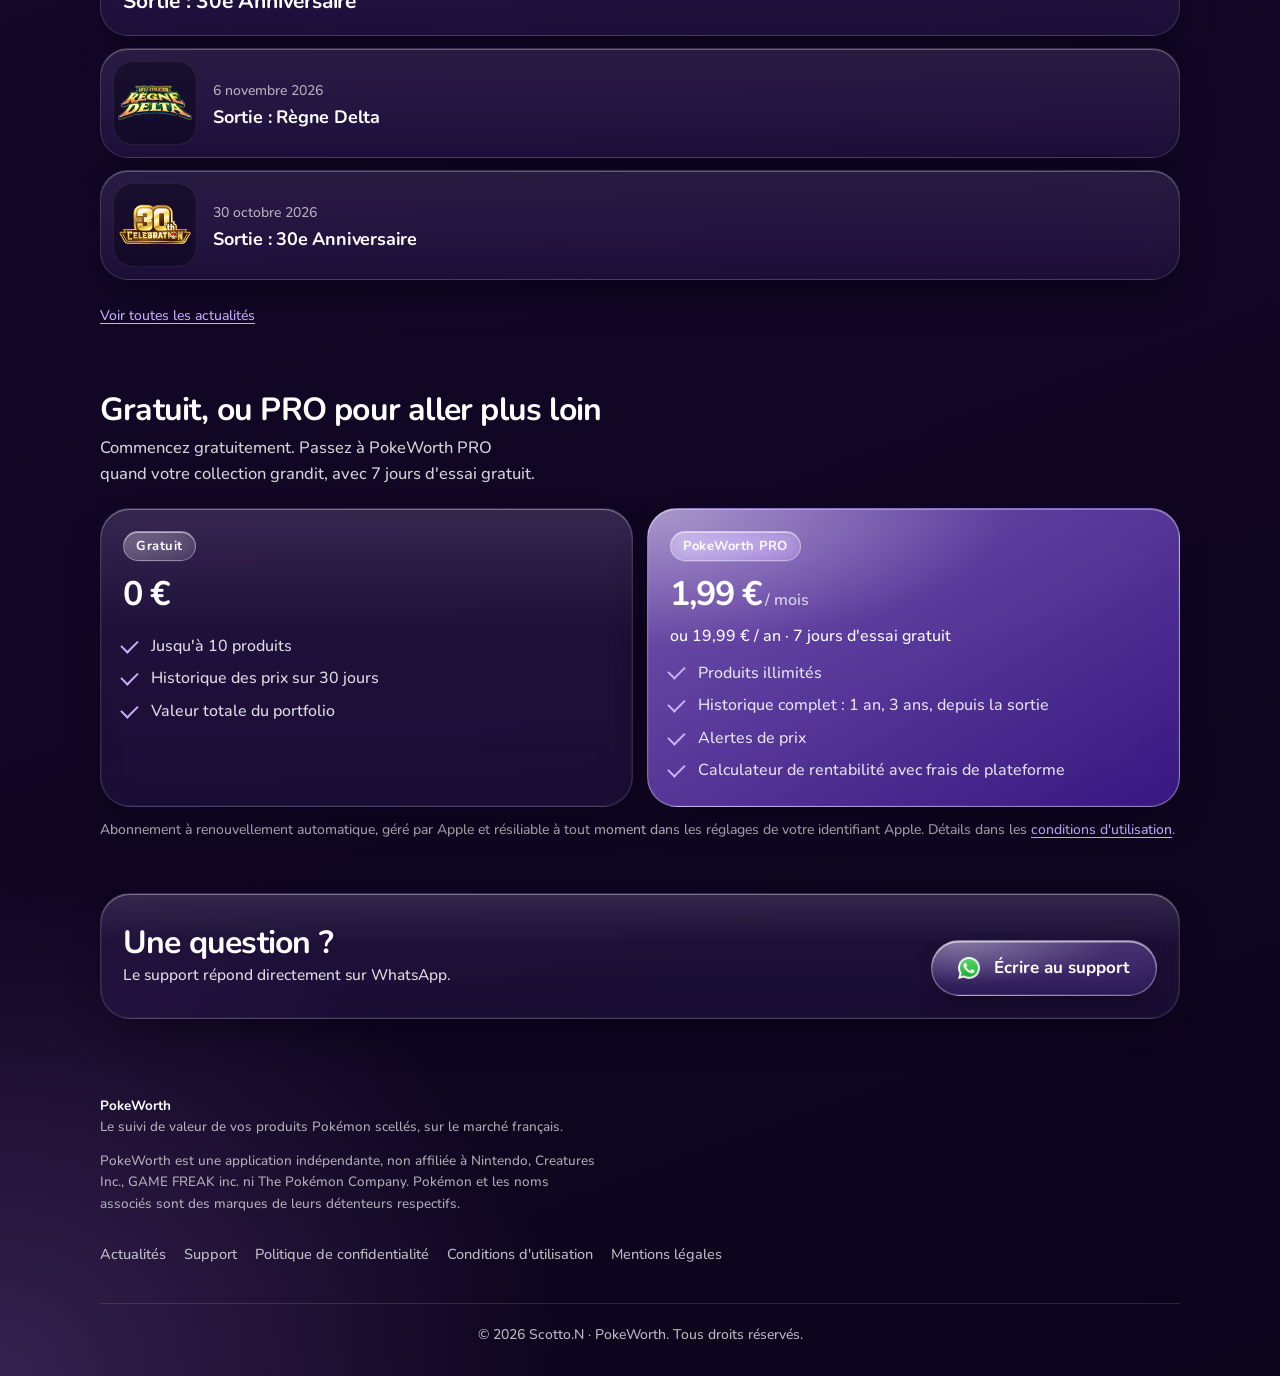
==== commit bfd483ae: "Add files via upload" ====
--- a/index.html
+++ b/index.html
@@ -9,32 +9,32 @@
 <meta property="og:title" content="PokeWorth · Suivi de collection TCG">
 <meta property="og:description" content="PokeWorth suit la valeur de vos produits Pokémon scellés sur le marché français : portfolio, historique des prix mis à jour, alertes et calculateur de rentabilité.">
 <meta property="og:type" content="website">
-<meta property="og:image" content="https://pokeworth.fr/og-image.jpg?v=4.3">
+<meta property="og:image" content="https://pokeworth.fr/og-image.jpg?v=4.7">
 <meta property="og:site_name" content="PokeWorth">
 <meta property="og:locale" content="fr_FR">
 <meta name="twitter:card" content="summary_large_image">
-<meta name="twitter:image" content="https://pokeworth.fr/og-image.jpg?v=4.3">
-<link rel="icon" href="favicon.ico?v=4.3" sizes="48x48">
-<link rel="icon" type="image/png" sizes="32x32" href="favicon.png?v=4.3">
-<link rel="apple-touch-icon" href="apple-touch-icon.png?v=4.3">
+<meta name="twitter:image" content="https://pokeworth.fr/og-image.jpg?v=4.7">
+<link rel="icon" href="favicon.ico?v=4.7" sizes="48x48">
+<link rel="icon" type="image/png" sizes="32x32" href="favicon.png?v=4.7">
+<link rel="apple-touch-icon" href="apple-touch-icon.png?v=4.7">
 <link rel="manifest" href="site.webmanifest">
 <link rel="preload" href="Nunito-600SemiBold.woff2" as="font" type="font/woff2" crossorigin>
-<link rel="stylesheet" href="style.css?v=4.3">
+<link rel="stylesheet" href="style.css?v=4.7">
 </head>
 <body>
 <a class="skip" href="#main">Aller au contenu</a>
 <header class="nav"><div class="wrap">
-<a class="brand" href="index.html" aria-label="PokeWorth, accueil"><img src="logo-120.png?v=4.3" alt="" width="40" height="40"><span>PokeWorth</span></a>
+<a class="brand" href="index.html" aria-label="PokeWorth, accueil"><img src="logo-120.png?v=4.7" alt="" width="40" height="40"><span>PokeWorth</span></a>
 <nav aria-label="Navigation principale"><a class="nl" href="index.html" aria-current="page">Accueil</a><a class="nl" href="actualites.html">Actualités</a><a class="nl" href="support.html">Support</a><a class="nl legal" href="confidentialite.html">Confidentialité</a><a class="nl legal" href="cgu.html">CGU</a></nav>
 </div></header>
 <main id="main">
 
 <div class="wrap">
 <section class="hero">
-<img class="icon" src="logo-320.png?v=4.3" alt="Icône de l'application PokeWorth" width="148" height="148">
+<img class="icon" src="logo-320.png?v=4.7" alt="Icône de l'application PokeWorth" width="148" height="148">
 <h1>Suivez la valeur de votre collection</h1>
 <p class="lead">Portfolio, historique des prix et alertes pour vos displays, coffrets, ETB et tripacks. Des prix mis à jour, en français, dans une seule app.</p>
-<div class="hero-cta"><a class="cta" href="#fonctions">Découvrir PokeWorth</a><div class="appstore soon-badge" role="img" aria-label="Bientôt disponible dans l'App Store"><img src="badge-appstore.png?v=4.3" alt="Télécharger dans l'App Store" width="165" height="52" decoding="async"></div></div>
+<div class="hero-cta"><a class="cta" href="#fonctions">Découvrir PokeWorth</a><div class="appstore soon-badge" role="img" aria-label="Bientôt disponible dans l'App Store"><img src="badge-app-store-officiel.png?v=4.7" alt="Télécharger dans l'App Store" width="165" height="52" decoding="async"></div></div>
 <p class="soon">Bientôt disponible sur l'App Store · iPhone</p>
 </section>
 
@@ -105,7 +105,7 @@
 <a href="actualites.html">Actualités</a><a href="support.html">Support</a><a href="confidentialite.html">Politique de confidentialité</a><a href="cgu.html">Conditions d'utilisation</a><a href="mentions-legales.html">Mentions légales</a>
 </nav>
 </div>
-<div class="wrap copy"><p>&copy; 2026 Scotto Nicolas &middot; PokeWorth. Tous droits r&eacute;serv&eacute;s.</p></div>
+<div class="wrap copy"><p>&copy; 2026 Scotto.N &middot; PokeWorth. Tous droits r&eacute;serv&eacute;s.</p></div>
 </footer>
 <script src="actus.js?v=3.9" defer></script>
 </body>
--- a/style.css
+++ b/style.css
@@ -337,21 +337,13 @@
 .nav .wrap{width:calc(100% - 28px);max-width:none;padding:0 12px 0 16px}
 @media (max-width:560px){.nav .wrap{width:calc(100% - 16px)}}
 .hero-cta{display:flex;gap:14px;justify-content:center;align-items:center;flex-wrap:wrap}
-.appstore{display:inline-flex;align-items:center;gap:10px;height:52px;padding:0 20px 0 16px;border-radius:12px;
-  background:#000;color:#fff;text-decoration:none;border:1px solid rgba(255,255,255,.55);
-  box-shadow:0 10px 24px -10px rgba(0,0,0,.7);transition:transform .25s,box-shadow .25s}
-a.appstore:hover{transform:translateY(-2px);color:#fff;box-shadow:0 16px 30px -10px rgba(0,0,0,.8)}
-.appstore .ap{width:28px;height:28px;flex:none}
-.appstore .bt{display:flex;flex-direction:column;line-height:1;text-align:left}
-.appstore .bt small{font-size:11px;font-weight:600;letter-spacing:.2px;margin-bottom:3px}
-.appstore .bt b{font-size:24px;font-weight:700;letter-spacing:-.3px}
 .hero-cta .cta{margin:0;height:52px;display:inline-flex;align-items:center}
 .hero-cta .appstore{margin:0}
 .hero-cta{flex-direction:column;gap:12px}
 .hero-cta{margin-top:22px}
 
 /* ===== Boutons : Liquid Glass transparent (plus aucun fond blanc) ===== */
-.cta,.cta.ghost,.filters button,.appstore{
+.cta,.cta.ghost,.filters button{
   background:
     radial-gradient(120% 140% at 12% 0%,rgba(255,255,255,.34),rgba(255,255,255,0) 58%),
     linear-gradient(180deg,rgba(170,140,255,.26),rgba(90,60,170,.20));
@@ -369,9 +361,6 @@
     linear-gradient(180deg,rgba(190,165,255,.50),rgba(110,80,200,.38));
   color:#fff;border-color:rgba(255,255,255,.62);
   box-shadow:inset 0 1.5px 0 rgba(255,255,255,.8),0 8px 20px -8px rgba(120,80,230,.7)}
-.appstore{background:
-    radial-gradient(120% 140% at 12% 0%,rgba(255,255,255,.22),rgba(255,255,255,0) 58%),
-    rgba(8,4,20,.58)}
 
 /* ===== Mobile : filtres sur une ligne + barre du haut complète ===== */
 @media (max-width:560px){
@@ -478,3 +467,7 @@
 .appstore,.cta.appstore{background:none!important;border:0!important;box-shadow:none!important;-webkit-backdrop-filter:none!important;backdrop-filter:none!important;padding:0!important;height:52px;border-radius:0}
 .appstore img{display:block;height:52px;width:auto}
 a.appstore:hover{transform:translateY(-2px);background:none!important;box-shadow:none!important}
+
+/* v4.5 : espace entre le logo WhatsApp et le texte des boutons */
+.cta:has(img.wa){display:inline-flex;align-items:center;justify-content:center;gap:12px}
+.cta img.wa{margin:0 2px 0 0;flex:none}
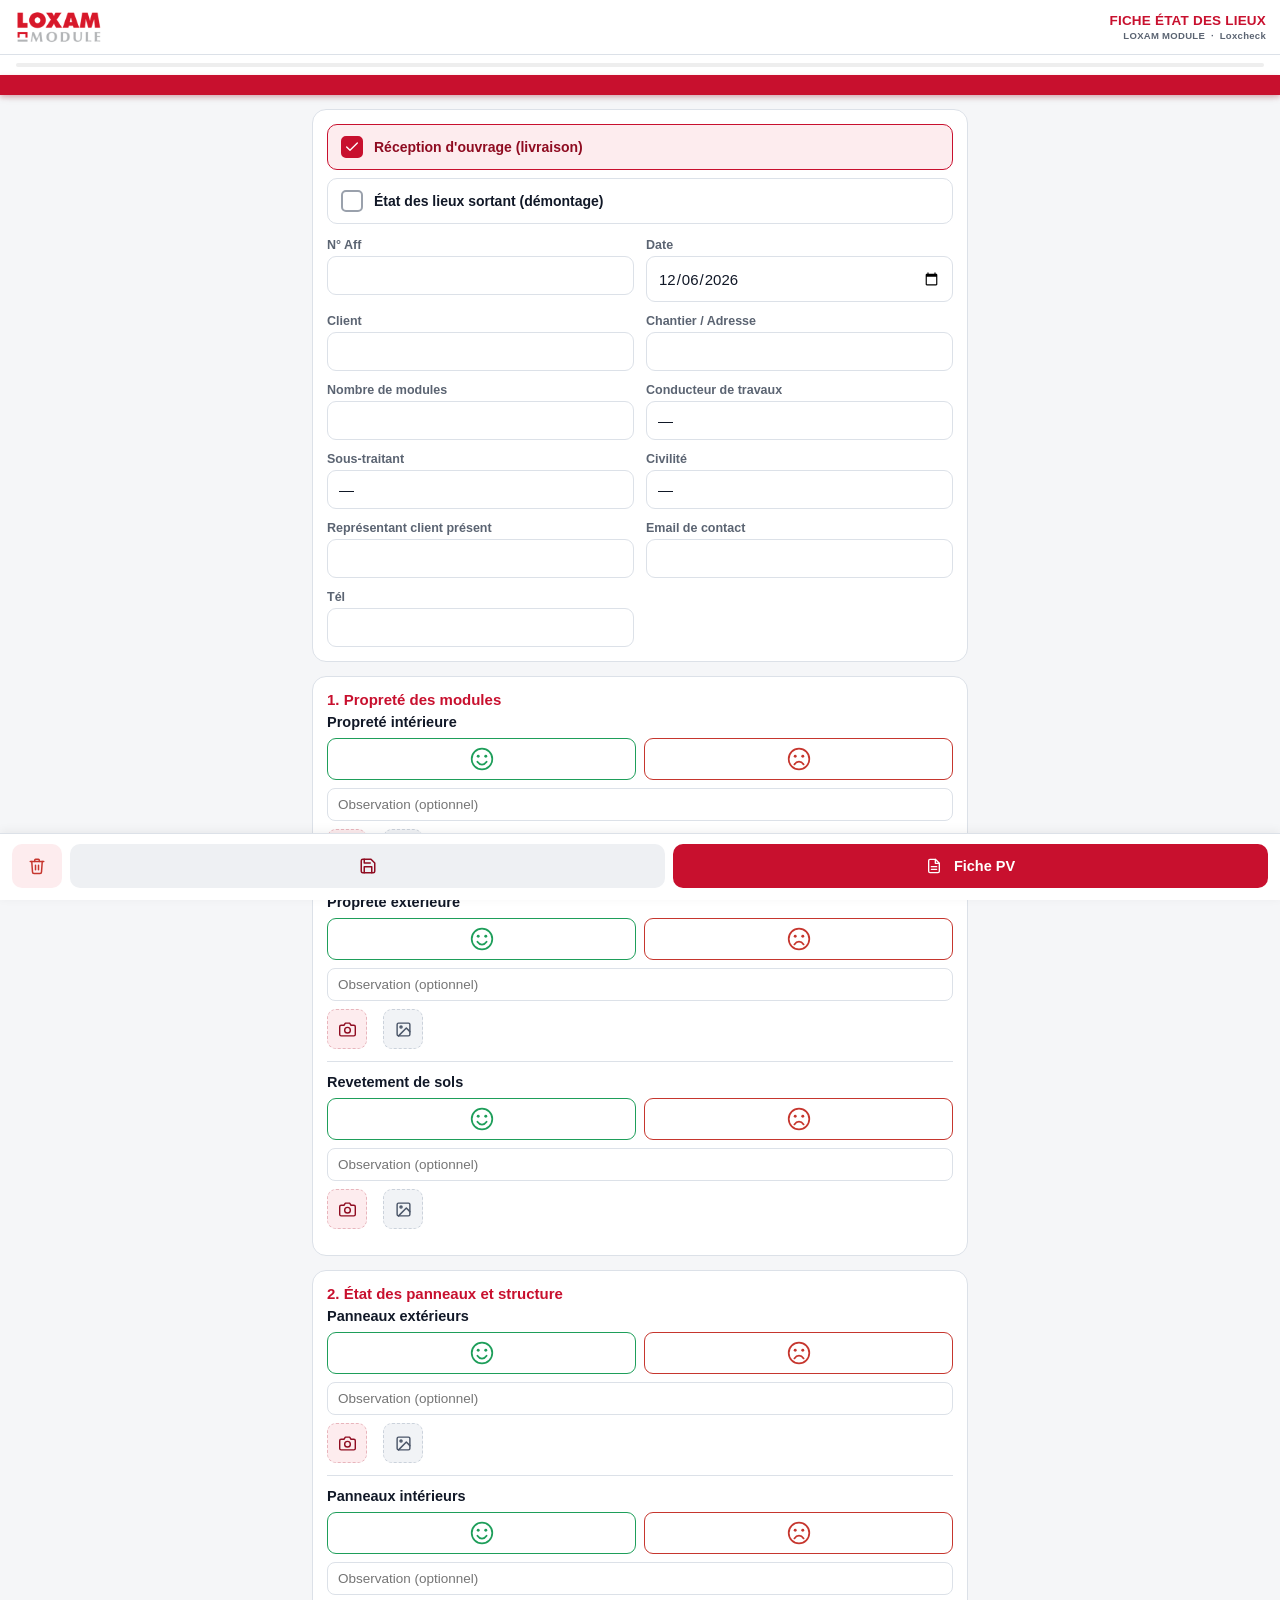
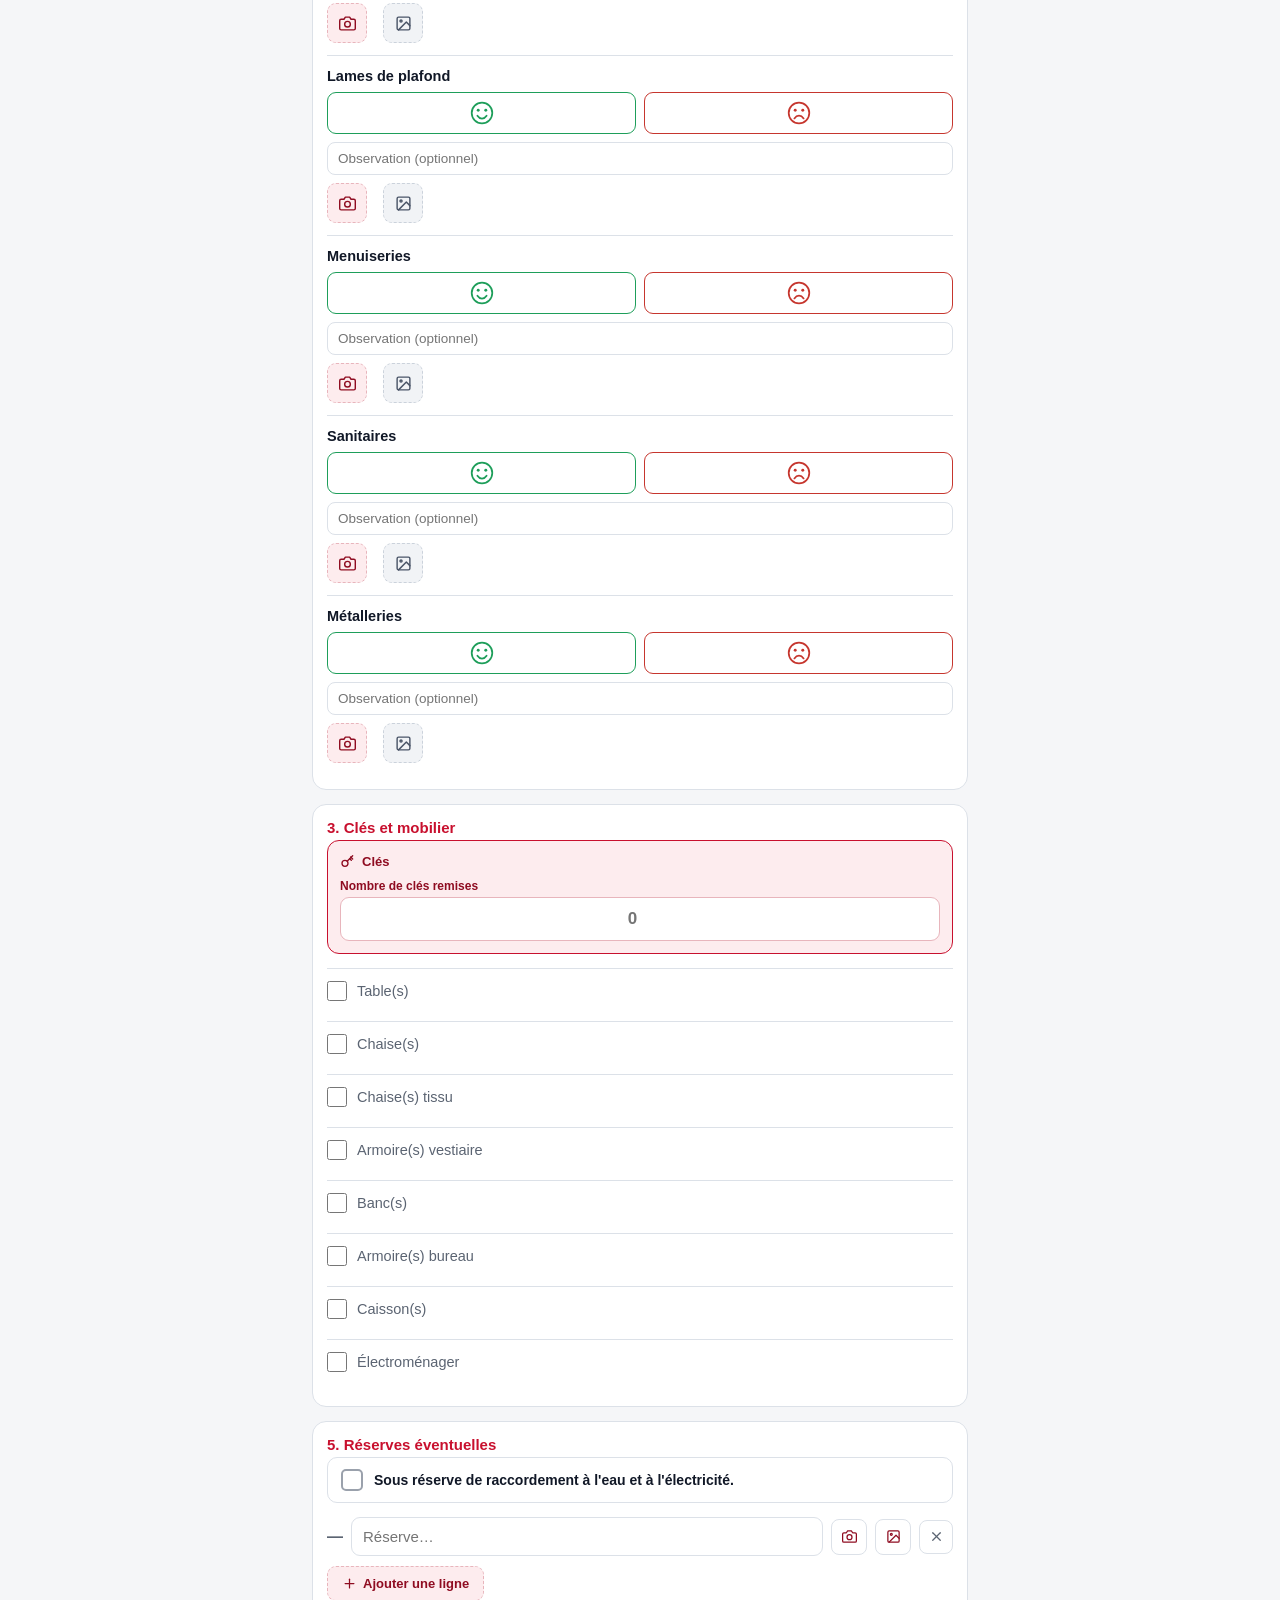
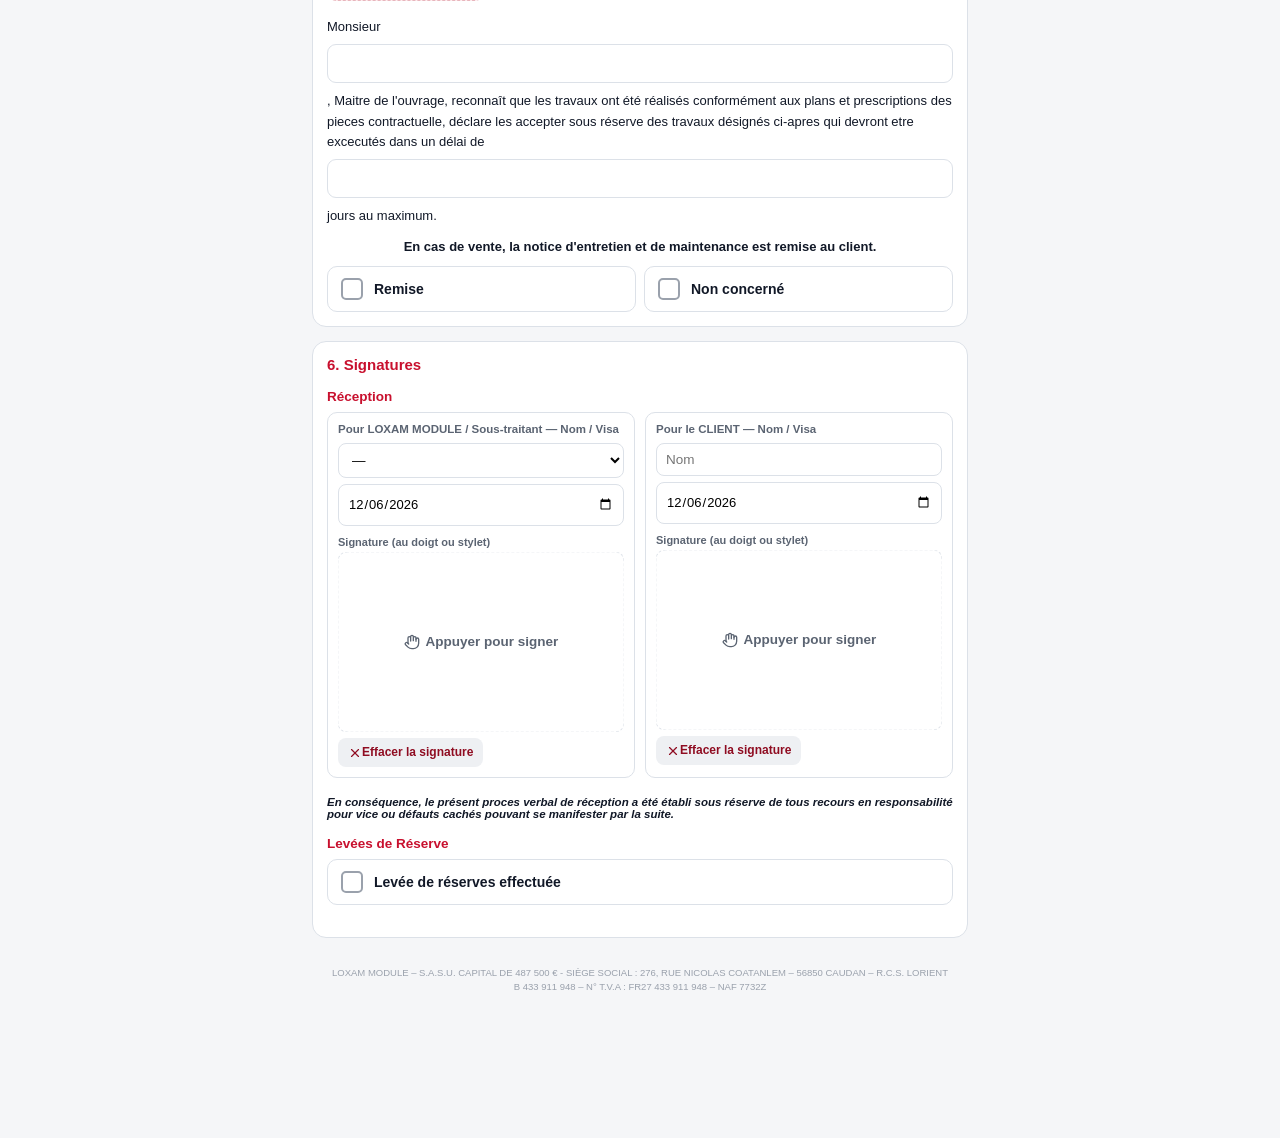
==== commit 506d6809: "Add files via upload" ====
--- a/index.html
+++ b/index.html
@@ -1,112 +1,2359 @@
-<!doctype html>
+<!DOCTYPE html>
 <html lang="fr">
 <head>
-<meta charset="utf-8">
-<meta name="viewport" content="width=device-width,initial-scale=1">
-<title>PokeWorth · Suivi de collection TCG</title>
-<meta name="description" content="PokeWorth suit la valeur de vos produits Pokémon scellés sur le marché français : portfolio, historique des prix mis à jour, alertes et calculateur de rentabilité.">
-<meta name="theme-color" content="#120726">
-<meta property="og:title" content="PokeWorth · Suivi de collection TCG">
-<meta property="og:description" content="PokeWorth suit la valeur de vos produits Pokémon scellés sur le marché français : portfolio, historique des prix mis à jour, alertes et calculateur de rentabilité.">
-<meta property="og:type" content="website">
-<meta property="og:image" content="https://pokeworth.fr/og-image.jpg?v=4.7">
-<meta property="og:site_name" content="PokeWorth">
-<meta property="og:locale" content="fr_FR">
-<meta name="twitter:card" content="summary_large_image">
-<meta name="twitter:image" content="https://pokeworth.fr/og-image.jpg?v=4.7">
-<link rel="icon" href="favicon.ico?v=4.7" sizes="48x48">
-<link rel="icon" type="image/png" sizes="32x32" href="favicon.png?v=4.7">
-<link rel="apple-touch-icon" href="apple-touch-icon.png?v=4.7">
-<link rel="manifest" href="site.webmanifest">
-<link rel="preload" href="Nunito-600SemiBold.woff2" as="font" type="font/woff2" crossorigin>
-<link rel="stylesheet" href="style.css?v=4.7">
+<meta charset="UTF-8">
+<meta name="viewport" content="width=device-width, initial-scale=1.0, maximum-scale=1.0, viewport-fit=cover">
+<title>Loxcheck — Fiche état des lieux</title>
+<link rel="manifest" href="manifest.json">
+<meta name="theme-color" content="#C8102E">
+<link rel="apple-touch-icon" href="icons/icon-192.png">
+<script src="vendor/jspdf.umd.min.js"></script>
+<script>
+if (!window.storage) {
+  window.storage = {
+    get: async (key, shared) => {
+      const v = localStorage.getItem((shared ? 'shared:' : '') + key);
+      if (v === null) throw new Error('not found');
+      return { key, value: v, shared: !!shared };
+    },
+    set: async (key, value, shared) => {
+      localStorage.setItem((shared ? 'shared:' : '') + key, value);
+      return { key, value, shared: !!shared };
+    },
+    delete: async (key, shared) => {
+      localStorage.removeItem((shared ? 'shared:' : '') + key);
+      return { key, deleted: true, shared: !!shared };
+    },
+    list: async (prefix, shared) => {
+      const p = (shared ? 'shared:' : '') + (prefix || '');
+      const keys = Object.keys(localStorage).filter(k => k.startsWith(p)).map(k => k.replace(/^shared:/, ''));
+      return { keys, prefix, shared: !!shared };
+    }
+  };
+}
+</script>
+<style>
+
+:root{
+  --red:#C8102E;
+  --red-dark:#8F0C21;
+  --red-tint:#FDECEE;
+  --paper:#F5F6F8;
+  --card:#FFFFFF;
+  --line:#DCE1E8;
+  --ink:#111827;
+  --sub:#5B6472;
+  --neuf:#1E9E5A;
+  --occasion:#2C6FB0;
+  --avec-reserve:#C6362E;
+  --sans-reserve:#8891A0;
+  --gold:#E8A812;
+}
+*{box-sizing:border-box;}
+html{ height:100%; }
+body{
+  margin:0; min-height:100%; font-family:-apple-system,BlinkMacSystemFont,"Segoe UI",Roboto,Helvetica,Arial,sans-serif;
+  background:var(--paper); color:var(--ink); -webkit-tap-highlight-color:transparent;
+  overscroll-behavior-y:none;
+}
+/* Uniform font across every text element and form control */
+input, textarea, select, button, label, p, h1, h2, h3, div, span {
+  font-family:-apple-system,BlinkMacSystemFont,"Segoe UI",Roboto,Helvetica,Arial,sans-serif;
+}
+header{
+  position:sticky; top:0; z-index:50; background:var(--card);
+  box-shadow:0 2px 8px rgba(0,0,0,.12);
+}
+.topbar{
+  display:flex; align-items:center; justify-content:space-between; gap:10px;
+  padding:10px 14px; border-bottom:1px solid var(--line);
+}
+.topbar img{height:34px; display:block;}
+.topbar .agence{font-size:9.5px; color:var(--sub); font-weight:700; letter-spacing:.3px; margin-top:2px;}
+.topbar .title{font-size:13.5px; font-weight:800; color:var(--red); text-align:right; letter-spacing:.2px;}
+.accent-strip{
+  background:var(--red); height:20px; margin-top:8px;
+  box-shadow:0 2px 5px rgba(200,16,46,.25);
+}
+.progress-wrap{padding:8px 16px 0; background:var(--card);}
+.progress-track{height:4px; background:#EEE; border-radius:2px; overflow:hidden;}
+.progress-fill{height:100%; background:var(--gold); width:0%; transition:width .25s;}
+
+main{padding:14px 12px calc(140px + env(safe-area-inset-bottom, 0px)); max-width:680px; margin:0 auto;}
+section.card{
+  background:var(--card); border:1px solid var(--line); border-radius:14px;
+  padding:14px; margin-bottom:14px;
+}
+section.card h2{font-size:15px; margin:0 0 4px; color:var(--red);}
+section.card p.hint{font-size:12px; color:var(--sub); margin:0 0 12px;}
+
+.field{margin-bottom:12px;}
+.field label{display:block; font-size:12.5px; font-weight:600; color:var(--sub); margin-bottom:4px;}
+.field input[type=text], .field input[type=email], .field input[type=tel], .field input[type=date], .field input[type=number], .field textarea, .field select{
+  width:100%; min-width:0; max-width:100%; border:1px solid var(--line); border-radius:9px; padding:10px 11px;
+  font-size:15px; font-family:inherit; background:#fff; color:var(--ink);
+  -webkit-appearance:none; appearance:none;
+}
+.field input[type=date]{ display:block; min-height:46px; }
+input::-webkit-date-and-time-value{ text-align:left; }
+input, select, textarea{ max-width:100%; min-width:0; box-sizing:border-box; }
+.field textarea{resize:vertical; min-height:54px;}
+.grid2{display:grid; grid-template-columns:1fr 1fr; gap:10px;}
+.info-grid{display:grid; grid-template-columns:1fr 1fr; gap:12px 12px; align-items:start;}
+.info-grid .field{margin-bottom:0; min-width:0;}
+
+.radio-row{display:flex; gap:8px;}
+.radio-row label{
+  flex:1 1 0; min-width:0; display:flex; align-items:center; justify-content:center;
+  text-align:center; border:1.5px solid var(--line); border-radius:9px; min-height:42px;
+  padding:6px 4px; font-size:12px; font-weight:600; color:var(--sub); background:#fff;
+}
+.radio-row label svg{width:26px; height:26px; display:block;}
+.radio-row input{display:none;}
+.radio-row label.st-ok{border-color:var(--neuf); color:var(--neuf);}
+.radio-row input:checked + label.st-ok{background:var(--neuf); color:#fff;}
+.radio-row label.st-nok{border-color:var(--avec-reserve); color:var(--avec-reserve);}
+.radio-row input:checked + label.st-nok{background:var(--avec-reserve); color:#fff;}
+.radio-row label.st-neuf{border-color:var(--neuf); color:var(--neuf);}
+.radio-row input:checked + label.st-neuf{background:var(--neuf); color:#fff;}
+.radio-row label.st-occasion{border-color:var(--occasion); color:var(--occasion);}
+.radio-row input:checked + label.st-occasion{background:var(--occasion); color:#fff;}
+.radio-row label.st-avec_reserve{border-color:var(--avec-reserve); color:var(--avec-reserve);}
+.radio-row input:checked + label.st-avec_reserve{background:var(--avec-reserve); color:#fff;}
+.radio-row label.st-sans_reserve{border-color:var(--sans-reserve); color:var(--sans-reserve);}
+.radio-row input:checked + label.st-sans_reserve{background:var(--sans-reserve); color:#fff;}
+.radio-row label.st-livre{border-color:var(--neuf); color:var(--neuf);}
+.radio-row input:checked + label.st-livre{background:var(--neuf); color:#fff;}
+.radio-row label.st-non_livre{border-color:var(--avec-reserve); color:var(--avec-reserve);}
+.radio-row input:checked + label.st-non_livre{background:var(--avec-reserve); color:#fff;}
+.radio-row label.pv-generic{border-color:var(--line); color:var(--sub);}
+.radio-row input:checked + label.pv-generic{background:var(--red); color:#fff; border-color:var(--red);}
+
+/* Document-style checkbox options (type de fiche, notice, casse) */
+.check-list{display:flex; flex-direction:column; gap:8px;}
+.check-opt{
+  display:flex; align-items:center; gap:11px; border:1.5px solid var(--line);
+  border-radius:10px; padding:11px 13px; background:#fff; cursor:pointer;
+}
+.check-opt .box{
+  flex:0 0 auto; width:22px; height:22px; border:2px solid #9AA1AC; border-radius:5px;
+  display:flex; align-items:center; justify-content:center; font-size:15px; color:#fff; background:#fff;
+}
+.check-opt .lbl{font-size:14px; font-weight:600; color:var(--ink);}
+.check-opt.checked{border-color:var(--red); background:var(--red-tint);}
+.check-opt.checked .box{background:var(--red); border-color:var(--red);}
+.check-opt.checked .lbl{color:var(--red-dark);}
+
+/* Highlighted keys block */
+.keys-box{
+  border:1.5px solid var(--red); background:var(--red-tint); border-radius:12px;
+  padding:12px; margin-bottom:14px;
+}
+.keys-box .keys-title{font-size:13px; font-weight:800; color:var(--red-dark); margin-bottom:10px;}
+.keys-box .keys-grid{display:grid; grid-template-columns:1fr 1fr; gap:10px;}
+.keys-box .keys-grid-solo{grid-template-columns:1fr;}
+.keys-box label{display:block; font-size:12px; font-weight:700; color:var(--red-dark); margin-bottom:4px;}
+.keys-box input{width:100%; border:1.5px solid #E8B5BC; border-radius:9px; padding:11px; font-size:17px; font-weight:700; text-align:center; background:#fff;}
+
+.item{border-top:1px solid var(--line); padding:12px 0;}
+.item:first-of-type{border-top:none; padding-top:2px;}
+.item-title{font-size:14.5px; font-weight:600; margin-bottom:8px;}
+.mob-head{display:flex; align-items:center; gap:10px; margin-bottom:8px; cursor:pointer;}
+.mob-head input{width:20px; height:20px; accent-color:var(--red); flex:0 0 auto; margin:0; cursor:pointer;}
+.mob-head span{font-size:14.5px; font-weight:600;}
+.mob-head.off span{color:var(--sub); font-weight:500;}
+.item-qty{margin-bottom:8px;}
+.item-qty input{width:100px; border:1px solid var(--line); border-radius:8px; padding:7px 9px; font-size:14px;}
+.item-obs{margin-top:8px;}
+.item-obs input{
+  width:100%; border:1px solid var(--line); border-radius:8px; padding:8px 10px;
+  font-size:13.5px; font-family:inherit;
+}
+.photo-row{display:flex; gap:8px; align-items:center; margin-top:8px; flex-wrap:wrap;}
+.ico{display:inline-block; vertical-align:middle; flex:0 0 auto;}
+.reserve-lines{display:flex; flex-direction:column; gap:8px; margin-top:4px;}
+.reserve-bloc{display:flex; flex-direction:column; gap:6px;}
+.reserve-ico{flex:0 0 auto; width:36px; height:36px; border:1px solid var(--line); background:#fff; color:var(--red-dark);
+  border-radius:8px; display:inline-flex; align-items:center; justify-content:center; cursor:pointer;}
+.reserve-ico:active{background:var(--red-tint);}
+.reserve-thumbs{display:flex; flex-wrap:wrap; gap:8px; padding-left:22px;}
+.reserve-thumbs .photo-thumb{margin:0;}
+.reserve-line{display:flex; align-items:center; gap:8px;}
+.reserve-dash{color:var(--sub); font-weight:700; flex:0 0 auto;}
+.reserve-line input{flex:1; min-width:0; border:1px solid var(--line); border-radius:9px; padding:10px 11px; font-size:15px; font-family:inherit; background:#fff; color:var(--ink);}
+.reserve-del{flex:0 0 auto; width:34px; height:34px; border:1px solid var(--line); background:#fff; color:var(--sub); border-radius:8px; display:inline-flex; align-items:center; justify-content:center; cursor:pointer;}
+.reserve-del:active{background:#f5f2ee;}
+.add-line-btn{margin-top:10px; display:inline-flex; align-items:center; gap:6px; font-size:13px; font-weight:700; color:var(--red-dark); background:var(--red-tint); border:1px dashed #E8B5BC; border-radius:9px; padding:9px 14px; cursor:pointer;}
+.btn .ico, .photo-btn .ico, .keys-title .ico, .sig-lock .ico{margin-right:6px;}
+.btn, .photo-btn, .keys-title, .sig-lock{display:inline-flex; align-items:center; justify-content:center;}
+.btn-icon .ico{margin-right:0;}
+.radio-row label .ico{margin:0;}
+@keyframes ico-spin{to{transform:rotate(360deg);}}
+.btn .ico[class]:only-child, .btn svg.ico:first-child:not(:only-child){}
+.ico-spin, .btn .ico.spinning{animation:ico-spin 0.8s linear infinite;}
+.photo-btn{
+  display:inline-flex; align-items:center; justify-content:center;
+  width:40px; height:40px; padding:0; margin-right:8px;
+  color:var(--red-dark); background:var(--red-tint); border:1px dashed #E8B5BC; border-radius:9px;
+  cursor:pointer;
+}
+.photo-btn .ico{margin-right:0;}
+.photo-btn-gallery{
+  color:#4A5568; background:#F1F3F6; border-color:#CBD2DB;
+}
+.photo-thumb{position:relative; width:52px; height:52px; border-radius:8px; overflow:hidden; border:1px solid var(--line);}
+.photo-thumb img{width:100%; height:100%; object-fit:cover; display:block;}
+.photo-thumb .rm{
+  position:absolute; top:0; right:0; background:rgba(0,0,0,.55); color:#fff; border:none;
+  width:18px; height:18px; font-size:12px; line-height:18px; padding:0;
+}
+
+.free-lines textarea{width:100%; min-height:80px; border:1px solid var(--line); border-radius:9px; padding:10px; font-family:inherit; font-size:14px;}
+
+.legal-block{margin:12px 0; font-size:13px; line-height:1.6; color:var(--ink);}
+.legal-block p{margin:8px 0 6px;}
+.legal-block input{
+  width:100%; border:1px solid var(--line); border-radius:9px; padding:10px 11px;
+  font-size:15px; background:#fff; color:var(--ink);
+}
+.check-row{display:flex; gap:8px;}
+.check-row .check-opt{flex:1;}
+
+.sig-block{margin-bottom:18px;}
+.sig-block h3{font-size:13.5px; color:var(--red); margin:0 0 8px;}
+.sig-grid{display:grid; grid-template-columns:1fr 1fr; gap:10px;}
+.sig-cell{border:1px solid var(--line); border-radius:10px; padding:10px;}
+.sig-cell .sig-label{font-size:11.5px; font-weight:700; color:var(--sub); margin-bottom:8px;}
+.sig-cell input[type=text], .sig-cell select{width:100%; border:1px solid var(--line); border-radius:8px; padding:8px 9px; font-size:13.5px; margin-bottom:6px; background:#fff;}
+.sig-cell input[type=date]{width:100%; min-width:0; border:1px solid var(--line); border-radius:8px; padding:8px 9px; font-size:13px; -webkit-appearance:none; appearance:none; display:block; min-height:42px;}
+.sig-cwrap{position:relative;}
+.sig-lock{position:absolute; top:0; left:0; right:0; bottom:0; display:flex; align-items:center; justify-content:center;
+  background:rgba(255,255,255,.72); color:var(--sub); font-size:13.5px; font-weight:700;
+  border-radius:10px; cursor:pointer; text-align:center; padding:6px; z-index:2;}
+.sig-auto{border:1px dashed var(--line); border-radius:10px; padding:10px; text-align:center; background:#fff;}
+.sig-auto img{max-height:60px; max-width:75%; display:block; margin:0 auto;}
+.sig-auto-note{font-size:11px; color:var(--sub); margin-top:4px;}
+.sig-pad{margin-top:10px;}
+.sig-pad-label{font-size:11px; font-weight:600; color:var(--sub); margin-bottom:4px;}
+.sig-canvas{width:100%; height:180px; border:1.5px dashed var(--line); border-radius:8px; background:#fff; touch-action:none; display:block;}
+.sig-clear{margin-top:6px; background:#EEF0F3; color:var(--red-dark); border:none; border-radius:8px; padding:7px 10px; font-size:12px; font-weight:600;}
+@media (max-width:560px){ .sig-grid{grid-template-columns:1fr;} }
+
+footer.legal-footer{
+  text-align:center; font-size:9.5px; color:#9AA1AC; padding:14px 20px 4px; line-height:1.5;
+}
+
+.devis-row{display:flex; gap:6px; align-items:center; margin-bottom:8px;}
+.devis-row .d-desc{flex:1 1 0; min-width:0; font-size:13px; line-height:1.3; padding:2px 2px; overflow-wrap:anywhere;}
+.devis-row .d-qty{flex:0 0 56px; border:1px solid var(--line); border-radius:9px; padding:9px 4px; font-size:14px; text-align:center;}
+.devis-row .d-mt{flex:0 0 74px; text-align:right; font-weight:700; font-size:13.5px;}
+.devis-legende{font-size:11.5px; color:var(--sub); margin:10px 0 4px; line-height:1.5;}
+.devis-row .d-km{flex:0 0 74px; border:1px solid var(--line); border-radius:9px; padding:9px 4px; font-size:14px; text-align:center;}
+.devis-row .d-del-spacer{flex:0 0 34px;}
+.devis-dep .d-desc{font-weight:700;}
+.devis-row .d-del{flex:0 0 34px; height:38px; border:1px solid var(--line); background:#fff; color:var(--avec-reserve); border-radius:9px; font-size:15px;}
+.devis-cols{display:flex; gap:6px; font-size:11px; color:var(--sub); font-weight:700; margin-bottom:4px;}
+.devis-cols .c-desc{flex:1 1 0;} .devis-cols .c-qty{flex:0 0 56px; text-align:center;} .devis-cols .c-mt{flex:0 0 74px; text-align:right;} .devis-cols .c-del{flex:0 0 34px;}
+.devis-add{display:flex; gap:8px; margin:10px 0;}
+.devis-add select{flex:1 1 0; min-width:0; border:1px solid var(--line); border-radius:9px; padding:9px 8px; font-size:12.5px; background:#fff;}
+.mini-btn{border:1px solid var(--line); background:#fff; color:var(--ink); border-radius:9px; padding:9px 12px; font-size:13px; font-weight:700;}
+.mini-btn.red{color:var(--red); border-color:var(--red);}
+.devis-recap{text-align:right; font-size:13px; color:var(--sub); font-weight:600; margin-top:8px; line-height:1.6;}
+.devis-total{text-align:right; font-size:16px; font-weight:800; margin-top:10px; padding:10px 4px; border-top:2px solid var(--red);}
+.devis-total-ttc{margin-top:0; padding-top:8px; border-top:1px solid var(--line); color:var(--red-dark);}
+.btn-icon{flex:0 0 54px;}
+.sticky-footer{
+  position:fixed; bottom:0; left:0; right:0; background:#fff; border-top:1px solid var(--line);
+  padding:10px 12px; padding-bottom:calc(12px + env(safe-area-inset-bottom, 0px));
+  padding-left:calc(12px + env(safe-area-inset-left, 0px));
+  padding-right:calc(12px + env(safe-area-inset-right, 0px));
+  display:flex; gap:8px; z-index:60;
+  box-shadow:0 -2px 10px rgba(0,0,0,.06);
+  /* Stabilité iOS : évite que la barre "flotte" pendant le rubber-band scroll */
+  transform:translateZ(0); -webkit-transform:translateZ(0);
+  will-change:auto;
+}
+/* iPhone bord à bord : garantir un dégagement même si l'inset est mal remonté */
+@supports (padding:max(0px)){
+  .sticky-footer{
+    padding-bottom:max(12px, calc(10px + env(safe-area-inset-bottom, 0px)));
+  }
+}
+.btn{
+  flex:1; padding:13px; border:none; border-radius:10px; font-size:14.5px; font-weight:700;
+  display:flex; align-items:center; justify-content:center; gap:6px;
+}
+.btn-primary{background:var(--red); color:#fff;}
+.btn-ghost{background:#EEF0F3; color:var(--red-dark);}
+.btn-danger-ghost{background:var(--red-tint); color:var(--avec-reserve); flex:0 0 auto; padding:13px 16px;}
+
+#toast{
+  position:fixed; bottom:calc(92px + env(safe-area-inset-bottom, 0px)); left:50%; transform:translateX(-50%) translateY(20px);
+  background:var(--red-dark); color:#fff; padding:9px 16px; border-radius:999px; font-size:13px;
+  opacity:0; pointer-events:none; transition:all .25s; z-index:80; max-width:88%; text-align:center;
+}
+#toast.show{opacity:1; transform:translateX(-50%) translateY(0);}
+
+/* Confirmation modal (reset) */
+.modal-overlay{
+  position:fixed; inset:0; background:rgba(17,24,39,.55); z-index:100;
+  display:none; align-items:center; justify-content:center; padding:24px;
+}
+.modal-overlay.show{display:flex;}
+.modal-card{
+  background:#fff; border-radius:16px; padding:20px; max-width:340px; width:100%;
+  box-shadow:0 12px 40px rgba(0,0,0,.25);
+}
+.modal-card h3{margin:0 0 8px; font-size:16px; color:var(--ink);}
+.modal-card p{margin:0 0 18px; font-size:13.5px; color:var(--sub); line-height:1.5;}
+.modal-actions{display:flex; gap:10px;}
+.modal-actions button{
+  flex:1; padding:12px; border:none; border-radius:10px; font-size:14px; font-weight:700;
+}
+.modal-actions .cancel{background:#EEF0F3; color:var(--ink);}
+.modal-actions .danger{background:var(--red); color:#fff;}
+
+</style>
 </head>
 <body>
-<a class="skip" href="#main">Aller au contenu</a>
-<header class="nav"><div class="wrap">
-<a class="brand" href="index.html" aria-label="PokeWorth, accueil"><img src="logo-120.png?v=4.7" alt="" width="40" height="40"><span>PokeWorth</span></a>
-<nav aria-label="Navigation principale"><a class="nl" href="index.html" aria-current="page">Accueil</a><a class="nl" href="actualites.html">Actualités</a><a class="nl" href="support.html">Support</a><a class="nl legal" href="confidentialite.html">Confidentialité</a><a class="nl legal" href="cgu.html">CGU</a></nav>
-</div></header>
-<main id="main">
-
-<div class="wrap">
-<section class="hero">
-<img class="icon" src="logo-320.png?v=4.7" alt="Icône de l'application PokeWorth" width="148" height="148">
-<h1>Suivez la valeur de votre collection</h1>
-<p class="lead">Portfolio, historique des prix et alertes pour vos displays, coffrets, ETB et tripacks. Des prix mis à jour, en français, dans une seule app.</p>
-<div class="hero-cta"><a class="cta" href="#fonctions">Découvrir PokeWorth</a><div class="appstore soon-badge" role="img" aria-label="Bientôt disponible dans l'App Store"><img src="badge-app-store-officiel.png?v=4.7" alt="Télécharger dans l'App Store" width="165" height="52" decoding="async"></div></div>
-<p class="soon">Bientôt disponible sur l'App Store · iPhone</p>
-</section>
-
-<section id="fonctions">
-<h2>Tout pour piloter votre collection</h2>
-<p class="sub">Une app pensée pour les collectionneurs et investisseurs de scellés, sans superflu.</p>
-<div class="grid feats">
-<div class="card"><div class="ico"><svg viewBox="0 0 24 24" aria-hidden="true"><path d="M3 7.5 12 3l9 4.5v9L12 21l-9-4.5z"/><path d="M3 7.5 12 12l9-4.5M12 12v9"/></svg></div><h3>Catalogue par extension</h3><p>Tous les scellés classés par bloc et par extension, avec code et date de sortie, entièrement en français.</p></div>
-<div class="card"><div class="ico"><svg viewBox="0 0 24 24" aria-hidden="true"><path d="M4 19V5M4 19h16"/><path d="m7 15 4-4 3 3 5-6"/></svg></div><h3>Valeur du portfolio</h3><p>Visualisez la valeur totale de votre collection et son évolution dans le temps.</p></div>
-<div class="card"><div class="ico"><svg viewBox="0 0 24 24" aria-hidden="true"><path d="M6 16V11a6 6 0 1 1 12 0v5l1.5 2h-15z"/><path d="M10 21h4"/></svg></div><h3>Alertes de prix</h3><p>Soyez prévenu quand un produit atteint le prix que vous surveillez. Notifications aussi pour les nouvelles séries.</p></div>
-<div class="card"><div class="ico"><svg viewBox="0 0 24 24" aria-hidden="true"><rect x="5" y="3" width="14" height="18" rx="3"/><path d="M8.5 7.5h7M9 12h.01M12 12h.01M15 12h.01M9 16h.01M12 16h.01M15 16h.01"/></svg></div><h3>Calculateur de rentabilité</h3><p>Estimez votre gain net après frais de plateforme, Cardmarket ou eBay.</p></div>
-<div class="card"><div class="ico"><svg viewBox="0 0 24 24" aria-hidden="true"><path d="M7 18a4 4 0 0 1-.6-7.95A5.5 5.5 0 0 1 17 8.5a4.75 4.75 0 0 1 0 9.5z"/></svg></div><h3>Sauvegarde iCloud</h3><p>Vos données sont synchronisées via votre compte iCloud. Changez d'iPhone sans rien perdre.</p></div>
-<div class="card"><div class="ico"><svg viewBox="0 0 24 24" aria-hidden="true"><circle cx="9" cy="8" r="3.2"/><path d="M3 20a6 6 0 0 1 12 0M16 5a3.2 3.2 0 0 1 0 6M18 14.5a6 6 0 0 1 3 5.5"/></svg></div><h3>Entre amis</h3><p>Ajoutez vos amis par identifiant et comparez vos produits. Seuls les produits et quantités sont visibles, jamais les prix.</p></div>
+
+<header>
+  <div class="topbar">
+    <img src="[data-uri]" alt="Loxam Module">
+    <div style="text-align:right;">
+      <div class="title">FICHE ÉTAT DES LIEUX</div>
+      <div class="agence">LOXAM MODULE &nbsp;·&nbsp; Loxcheck</div>
+    </div>
+  </div>
+  <div class="progress-wrap">
+    <div class="progress-track"><div class="progress-fill" id="progressFill"></div></div>
+  </div>
+  <div class="accent-strip"></div>
+</header>
+
+<main id="sections"></main>
+
+<div class="sticky-footer">
+  <button class="btn btn-danger-ghost btn-icon" id="resetBtn" title="Nouvelle fiche"></button>
+  <button class="btn btn-ghost btn-icon" id="saveBtn" title="Enregistrer"></button>
+  <button class="btn btn-primary" id="pdfBtn"></button>
+  <button class="btn btn-ghost" id="devisBtn"></button>
 </div>
-</section>
-
-<section id="home-news" hidden>
-<h2>Actualités</h2>
-<p class="sub">Sorties Pokémon à venir et mises à jour de l'app.</p>
-<div class="news-grid"></div>
-<p class="note"><a href="actualites.html">Voir toutes les actualités</a></p>
-</section>
-
-<section id="tarifs">
-<h2>Gratuit, ou PRO pour aller plus loin</h2>
-<p class="sub">Commencez gratuitement. Passez à PokeWorth PRO quand votre collection grandit, avec 7 jours d'essai gratuit.</p>
-<div class="plans">
-<div class="card plan">
-<span class="tag">Gratuit</span>
-<div class="price">0 €</div>
-<ul>
-<li>Jusqu'à 10 produits</li>
-<li>Historique des prix sur 30 jours</li>
-<li>Valeur totale du portfolio</li>
-</ul>
-</div>
-<div class="card plan pro">
-<span class="tag">PokeWorth PRO</span>
-<div class="price">1,99 €<small> / mois</small></div>
-<p style="color:#fff;font-size:16px">ou 19,99 € / an · 7 jours d'essai gratuit</p>
-<ul>
-<li>Produits illimités</li>
-<li>Historique complet : 1 an, 3 ans, depuis la sortie</li>
-<li>Alertes de prix</li>
-<li>Calculateur de rentabilité avec frais de plateforme</li>
-</ul>
-</div>
-</div>
-<p class="note">Abonnement à renouvellement automatique, géré par Apple et résiliable à tout moment dans les réglages de votre identifiant Apple. Détails dans les <a href="cgu.html">conditions d'utilisation</a>.</p>
-</section>
-
-<section>
-<div class="card askrow">
-<div><h2>Une question ?</h2>
-<p class="sub">Le support répond directement sur WhatsApp.</p></div>
-<a class="cta ghost" href="https://wa.me/33759554187"><img class="wa" src="whatsapp.png" alt="" width="20" height="20">Écrire au support</a>
-</div>
-</section>
-</div>
-
-</main>
-<footer><div class="wrap">
-<div>
-<p><strong style="color:#fff">PokeWorth</strong><br>Le suivi de valeur de vos produits Pokémon scellés, sur le marché français.</p>
-<p style="margin-top:12px">PokeWorth est une application indépendante, non affiliée à Nintendo, Creatures Inc., GAME FREAK inc. ni The Pokémon Company. Pokémon et les noms associés sont des marques de leurs détenteurs respectifs.</p>
-</div>
-<nav aria-label="Liens légaux">
-<a href="actualites.html">Actualités</a><a href="support.html">Support</a><a href="confidentialite.html">Politique de confidentialité</a><a href="cgu.html">Conditions d'utilisation</a><a href="mentions-legales.html">Mentions légales</a>
-</nav>
-</div>
-<div class="wrap copy"><p>&copy; 2026 Scotto.N &middot; PokeWorth. Tous droits r&eacute;serv&eacute;s.</p></div>
-</footer>
-<script src="actus.js?v=3.9" defer></script>
+
+<div id="toast"></div>
+
+<script>
+// ---------- ICÔNES SVG (style Lucide, minimalistes, currentColor) ----------
+function icon(name, size){
+  const P = {
+    trash:   '<polyline points="3 6 5 6 21 6"/><path d="M19 6l-1 14a2 2 0 0 1-2 2H8a2 2 0 0 1-2-2L5 6"/><path d="M10 11v6M14 11v6"/><path d="M9 6V4a1 1 0 0 1 1-1h4a1 1 0 0 1 1 1v2"/>',
+    save:    '<path d="M19 21H5a2 2 0 0 1-2-2V5a2 2 0 0 1 2-2h11l5 5v11a2 2 0 0 1-2 2z"/><polyline points="17 21 17 13 7 13 7 21"/><polyline points="7 3 7 8 15 8"/>',
+    file:    '<path d="M14 2H6a2 2 0 0 0-2 2v16a2 2 0 0 0 2 2h12a2 2 0 0 0 2-2V8z"/><polyline points="14 2 14 8 20 8"/><line x1="8" y1="13" x2="16" y2="13"/><line x1="8" y1="17" x2="16" y2="17"/>',
+    receipt: '<path d="M4 2v20l2-1 2 1 2-1 2 1 2-1 2 1 2-1 2 1V2l-2 1-2-1-2 1-2-1-2 1-2-1-2 1z"/><line x1="8" y1="8" x2="16" y2="8"/><line x1="8" y1="12" x2="16" y2="12"/>',
+    camera:  '<path d="M23 19a2 2 0 0 1-2 2H3a2 2 0 0 1-2-2V8a2 2 0 0 1 2-2h4l2-3h6l2 3h4a2 2 0 0 1 2 2z"/><circle cx="12" cy="13" r="4"/>',
+    image:   '<rect x="3" y="3" width="18" height="18" rx="2" ry="2"/><circle cx="8.5" cy="8.5" r="1.5"/><polyline points="21 15 16 10 5 21"/>',
+    key:     '<circle cx="7.5" cy="15.5" r="4.5"/><path d="M10.7 12.3L19 4"/><path d="M16 6l3 3"/><path d="M14.5 8.5l2.5 2.5"/>',
+    check:   '<polyline points="20 6 9 17 4 12"/>',
+    x:       '<line x1="18" y1="6" x2="6" y2="18"/><line x1="6" y1="6" x2="18" y2="18"/>',
+    hand:    '<path d="M18 11V6a2 2 0 0 0-2-2 2 2 0 0 0-2 2M14 10V4a2 2 0 0 0-2-2 2 2 0 0 0-2 2v2M10 10.5V6a2 2 0 0 0-2-2 2 2 0 0 0-2 2v8"/><path d="M18 8a2 2 0 1 1 4 0v6a8 8 0 0 1-8 8h-2c-2.8 0-4.5-.86-5.99-2.34l-3.6-3.6a2 2 0 0 1 2.83-2.82L7 15"/>',
+    loader:  '<line x1="12" y1="2" x2="12" y2="6"/><line x1="12" y1="18" x2="12" y2="22"/><line x1="4.9" y1="4.9" x2="7.8" y2="7.8"/><line x1="16.2" y1="16.2" x2="19.1" y2="19.1"/><line x1="2" y1="12" x2="6" y2="12"/><line x1="18" y1="12" x2="22" y2="12"/><line x1="4.9" y1="19.1" x2="7.8" y2="16.2"/><line x1="16.2" y1="7.8" x2="19.1" y2="4.9"/>',
+    plus:    '<line x1="12" y1="5" x2="12" y2="19"/><line x1="5" y1="12" x2="19" y2="12"/>'
+  };
+  const sz = size || 18;
+  return '<svg class="ico" viewBox="0 0 24 24" width="'+sz+'" height="'+sz+'" fill="none" stroke="currentColor" stroke-width="2" stroke-linecap="round" stroke-linejoin="round" aria-hidden="true">'+(P[name]||'')+'</svg>';
+}
+// ---------- DATA MODEL ----------
+const SMILEY_OK = '<svg viewBox="0 0 48 48" fill="none"><circle cx="24" cy="24" r="19" stroke="currentColor" stroke-width="3.2"/><circle cx="17" cy="19" r="2.7" fill="currentColor"/><circle cx="31" cy="19" r="2.7" fill="currentColor"/><path d="M15.5 29c2.4 3.6 5.6 5.2 8.5 5.2s6.1-1.6 8.5-5.2" stroke="currentColor" stroke-width="3.2" stroke-linecap="round"/></svg>';
+const SMILEY_NOK = '<svg viewBox="0 0 48 48" fill="none"><circle cx="24" cy="24" r="19" stroke="currentColor" stroke-width="3.2"/><circle cx="17" cy="19" r="2.7" fill="currentColor"/><circle cx="31" cy="19" r="2.7" fill="currentColor"/><path d="M15.5 34c2.4-3.6 5.6-5.2 8.5-5.2s6.1 1.6 8.5 5.2" stroke="currentColor" stroke-width="3.2" stroke-linecap="round"/></svg>';
+
+// Chapitres 1 & 2 : smiley vert (conforme) / smiley rouge (non conforme) + réserves
+const CHECK_OPTS = [
+  {v:'ok', svg:SMILEY_OK},
+  {v:'nok', svg:SMILEY_NOK},
+  {v:'avec_reserve', l:'Avec réserve'},
+  {v:'sans_reserve', l:'Sans réserve'}
+];
+// Chapitre 3 (mobilier) : libellés texte inchangés
+const STATUS_OPTS = [
+  {v:'neuf', l:'Neuf'}, {v:'occasion', l:'Occasion'},
+  {v:'avec_reserve', l:'Avec réserve'}, {v:'sans_reserve', l:'Sans réserve'}
+];
+// Mobilier en état des lieux sortant : smileys (content / pas content) comme la propreté
+const MOBILIER_SMILEY_OPTS = [
+  {v:'ok', svg:SMILEY_OK},
+  {v:'nok', svg:SMILEY_NOK}
+];
+const CONDUCTEURS = ['SCOTTO Nicolas','LAOUAR Hilel'];
+// État des lieux sortant : pas de notion de réserve (démontage)
+function estSortant(){ return state.meta.type === 'sortant'; }
+// Lignes de réserve : { t: texte, photos: [] } — compatibles avec l'ancien format (chaîne)
+function resTexte(l){ return (typeof l === 'string') ? l : ((l && l.t) || ''); }
+function resPhotos(l){ return (l && Array.isArray(l.photos)) ? l.photos : []; }
+function resNormalise(arr){
+  return (Array.isArray(arr) ? arr : []).map(l => (typeof l === 'string') ? {t:l, photos:[]}
+    : {t:(l && l.t) || '', photos:(l && Array.isArray(l.photos)) ? l.photos : []});
+}
+function sansReserve(opts){ return estSortant() ? opts.filter(o=> o.v!=='avec_reserve' && o.v!=='sans_reserve') : opts; }
+const SOUS_TRAITANTS = ['CRPS','TCPP','TERMICLIM','CC BAT','EMS','CMTG','MOKRANE'];
+
+// ==== Refacturation SAV : prix HT fourniture et pose (grille agence — ajustable) ====
+function fmtPrixSav(v){ return (Math.round(v*100)%100===0) ? String(Math.round(v)) : v.toFixed(2).replace('.',','); }
+const PRIX_SAV = [
+  {cat:'Préfabriqué', items:[
+    ['Panneau plein de 1,2m',244], ['Panneau plein de 0,9m',194], ['Panneau fenêtre standard',1672],
+    ['Porte simple pleine de 0,9m',867], ['Cadre coulissant',158], ['Barreaudage fenêtre',251],
+    ['Enrouleur de sangle',89], ['Remplacement volet roulant',440], ['Remplacement canon (clés non rendues)',61],
+    ['Remplacement serrure complète',89], ['Ferme porte',213], ['Poignée de porte',76]
+  ]},
+  {cat:'Électricité', items:[
+    ['Prise de courant 16A 2P+T',65], ['Interrupteur',65], ['Disjoncteur 10, 16 ou 20A',55],
+    ['Inter différentiel 30mA',110], ['Bloc fluo en saillie 2 fois 36W',204], ['Bloc LED',122],
+    ['Tableau électrique complet',400]
+  ]},
+  {cat:'Peinture / Sol', items:[
+    ['Peinture par panneau (intérieur ou extérieur)',45], ['Peinture skid, longerons ou chenaux',53],
+    ['Grattage d\'ossature (sur 1 longeron ou 1 panneau)',87], ['Masticage par panneau',54],
+    ['Reprise d\'un revêtement sol complet (15 m²)',507], ['Rustine sur revêtement sol (par m²)',53]
+  ]},
+  {cat:'Plomberie / Sanitaire', items:[
+    ['Chauffe-eau 15 litres',368], ['Chauffe-eau 300 litres',954], ['Limiteur de pression',103],
+    ['Robinet mélangeur douche',267], ['Robinet mélangeur lavabo / évier',229], ['Ventilation mécanique VMC',374],
+    ['Rideau de douche',53], ['Flexible et pomme de douche',65], ['Abattant WC',46],
+    ['Kit meuble évier',980]
+  ]},
+  {cat:'Mobilier', items:[
+    ['Armoire de bureau',177.71], ['Armoire vestiaire double',140.95], ['Banc',36],
+    ['Bureau',145.54], ['Caisson de bureau',107], ['Chaise coquille',13.54],
+    ['Chaise dactylo',65.58], ['Chaise visiteur',25.44], ['Fauteuil',99],
+    ['Plateau de table',39.63], ['Réfrigérateur',167.55]
+  ]},
+  {cat:'Climatisation / Chauffage', items:[
+    ['Trappe clim',241], ['Remplacement climatiseur 2600W',742], ['Remplacement pompe à chaleur 2000W',1036],
+    ['Remplacement convecteur 2000W',118], ['Convecteur intelligent',142]
+  ]},
+  {cat:"Main d'\u0153uvre", items:[
+    ["Main d'\u0153uvre forfait heure remise en \u00e9tat suite d\u00e9gradation",48]
+  ]},
+  {cat:'Nettoyage', items:[
+    ['Gros nettoyage intérieur ou extérieur',222],
+    ['Forfait nettoyage module standard',80],
+    ['Forfait nettoyage module sanitaire',120]
+  ]}
+];
+const SIG_SCOTTO = '[data-uri]'; // signature SCOTTO Nicolas (360x216)
+const TVA_RATE = 0.20;   // TVA 20 %
+const KM_RATE = 1.60; // € HT / km (déplacement)
+const DEVIS_AGENCE = { nom:'LOXAM Module PACA', adresse:"346 All. Henri Moissan, 13130 Berre-l'Étang", tel:'04 42 46 72 80' };
+const DEVIS_CONTACTS = { 'SCOTTO Nicolas':'07.85.60.55.14', 'LAOUAR Hilel':'' };
+
+const CHECKLIST_SECTIONS = [
+  { id:'proprete', num:'1', title:'1. Propreté des modules', items:[
+    'Propreté intérieure','Propreté extérieure','Revetement de sols'
+  ]},
+  { id:'structure', num:'2', title:'2. État des panneaux et structure', items:[
+    'Panneaux extérieurs','Panneaux intérieurs','Lames de plafond','Menuiseries',
+    'Sanitaires','Métalleries'
+  ]},
+];
+
+function mobilierActif(i){ const it = state.mobilier[i]; return !!(it && it.actif); }
+function electroActif(i){ const it = state.mobilier[i]; return !!(it && it.actif); }
+const MOBILIER_ITEMS = ['Table(s)','Chaise(s)','Chaise(s) tissu','Armoire(s) vestiaire','Banc(s)','Armoire(s) bureau','Caisson(s)'];
+const ELECTRO_ITEMS = ['Électroménager'];
+const ELECTRO_OPTS = [ {v:'livre', l:'Livré'}, {v:'non_livre', l:'Non livré'} ];
+
+const state = {
+  meta:{ type:'reception', numAff:'', date:'', client:'', chantier:'', refCommande:'', nbModules:'', conducteur:'', sousTraitant:'', representant:'', civilite:'', email:'', tel:'' },
+  checklist:{},
+  cles:{ remises:'', rendues:'' },
+  mobilier:{},
+  casse:{ constat:'none', lignes:[{t:'',photos:[]}], photos:[] },
+  acceptation:{ maitreOuvrage:'', delaiJours:'' },
+  reserves:{ lignes:[{t:'',photos:[]}], raccordement:false, photos:[] },
+  notice:{ statut:'' }, // 'remise' | 'non_concerne'
+  leveeReserve:{ effectuee:false },
+  devis:{ numero:'', date:'', descriptif:'Refacturation pour dommages constat\u00e9s lors de la restitution des modules', lignes:[], km:'', email:'', remise:'' }, // lignes: {desc, qty, pu} — refacturation HT
+  signatures:{
+    receptionLoxam:{ nom:'', date:'', sig:'', entreprise:'' }, receptionClient:{ nom:'', date:'', sig:'', entreprise:'' },
+    leveeLoxam:{ nom:'', date:'', sig:'', entreprise:'' }, leveeClient:{ nom:'', date:'', sig:'', entreprise:'' }
+  }
+};
+
+CHECKLIST_SECTIONS.forEach(s => s.items.forEach(i => {
+  state.checklist[s.id+'|'+i] = { statuses:[], obs:'', photos:[] };
+}));
+MOBILIER_ITEMS.forEach(i => { state.mobilier[i] = { actif:false, qty:'', statuses:[], obs:'', photos:[] }; });
+ELECTRO_ITEMS.forEach(i => { state.mobilier[i] = { actif:false, qty:'', statuses:[], obs:'', photos:[] }; });
+
+// Snapshot of the empty fiche, used to fully reset the form.
+const INITIAL_STATE = JSON.parse(JSON.stringify(state));
+
+// ---------- STORAGE ----------
+async function saveDraft(silent){
+  try{
+    await window.storage.set('loxchek-draft', JSON.stringify(state), false);
+    if(!silent) showToast('Fiche enregistrée sur cet appareil');
+  }catch(e){ if(!silent) showToast("Échec de l'enregistrement"); }
+}
+async function loadDraft(){
+  try{
+    const res = await window.storage.get('loxchek-draft', false);
+    if(res && res.value){
+      const loaded = JSON.parse(res.value);
+      Object.assign(state.meta, loaded.meta||{});
+      Object.assign(state.checklist, loaded.checklist||{});
+      Object.assign(state.cles, loaded.cles||{});
+      Object.assign(state.mobilier, loaded.mobilier||{});
+      Object.assign(state.casse, loaded.casse||{});
+      state.casse.lignes = resNormalise(state.casse.lignes);
+      if(!state.casse.lignes.length) state.casse.lignes = [{t:'',photos:[]}];
+      Object.assign(state.acceptation, loaded.acceptation||{});
+      Object.assign(state.reserves, loaded.reserves||{});
+      Object.assign(state.notice, loaded.notice||{});
+      if(!state.leveeReserve) state.leveeReserve = { effectuee:false };
+      Object.assign(state.leveeReserve, loaded.leveeReserve||{});
+      Object.assign(state.signatures, loaded.signatures||{});
+      if(loaded.devis){ Object.assign(state.devis, loaded.devis); }
+      if(!Array.isArray(state.devis.lignes)) state.devis.lignes = [];
+      if(state.devis.km===undefined || state.devis.km===null) state.devis.km='';
+      if(state.meta.civilite===undefined) state.meta.civilite='';
+      if(!Array.isArray(state.reserves.lignes) || !state.reserves.lignes.length) state.reserves.lignes = [{t:'',photos:[]}];
+      if(state.reserves.raccordement===undefined) state.reserves.raccordement=false;
+      if(!Array.isArray(state.reserves.photos)) state.reserves.photos=[];
+      state.reserves.lignes = resNormalise(state.reserves.lignes);
+      if(!state.reserves.lignes.length) state.reserves.lignes = [{t:'',photos:[]}];
+      ELECTRO_ITEMS.forEach(i=>{
+        const it = state.mobilier[i];
+        if(!it){ state.mobilier[i] = { actif:false, qty:'', statuses:[], obs:'', photos:[] }; return; }
+        if(typeof it.actif !== 'boolean'){
+          it.actif = !!((it.statuses && it.statuses.length) || String(it.obs||'').trim() || (it.photos && it.photos.length));
+        }
+      });
+      // Chapitre 2 allégé : on écarte les lignes qui n'existent plus
+      {
+        const clesValides = {};
+        CHECKLIST_SECTIONS.forEach(sec=> sec.items.forEach(it=> clesValides[sec.id+'|'+it]=1));
+        Object.keys(state.checklist).forEach(k=>{ if(!clesValides[k]) delete state.checklist[k]; });
+      }
+      // Mobilier : les anciennes fiches n'ont pas de drapeau « actif »
+      MOBILIER_ITEMS.forEach(i=>{
+        const it = state.mobilier[i];
+        if(!it){ state.mobilier[i] = { actif:false, qty:'', statuses:[], obs:'', photos:[] }; return; }
+        if(typeof it.actif !== 'boolean'){
+          it.actif = !!((it.statuses && it.statuses.length) || String(it.qty||'').trim() || String(it.obs||'').trim() || (it.photos && it.photos.length));
+        }
+      });
+      if(state.meta.type==='levee') state.meta.type='';   // type retiré
+      if(state.meta.email===undefined) state.meta.email='';
+      if(state.devis.email===undefined) state.devis.email = state.meta.email || '';
+      if(state.devis.remise===undefined) state.devis.remise='';
+      if(!state.devis.descriptif) state.devis.descriptif = 'Refacturation pour dommages constat\u00e9s lors de la restitution des modules';
+      // Migrate old drafts: single `status` string -> `statuses` array
+      const migrate = (store)=>{ Object.values(store).forEach(it=>{
+        if(!Array.isArray(it.statuses)) it.statuses = it.status ? [it.status] : [];
+        delete it.status;
+      }); };
+      migrate(state.checklist); migrate(state.mobilier);
+      // Chapitres 1-2 : anciens statuts Neuf/Occasion -> smileys
+      Object.values(state.checklist).forEach(it=>{
+        it.statuses = it.statuses.map(s => s==='neuf' ? 'ok' : (s==='occasion' ? 'nok' : s));
+      });
+      // Normalise les blocs signature (nouveaux champs sig/entreprise)
+      ['receptionLoxam','receptionClient','leveeLoxam','leveeClient'].forEach(k=>{
+        state.signatures[k] = Object.assign({nom:'', date:'', sig:'', entreprise:''}, state.signatures[k]||{});
+      });
+      if(state.meta.representant){
+        if(!state.acceptation.maitreOuvrage) state.acceptation.maitreOuvrage = state.meta.representant;
+        if(!state.signatures.receptionClient.nom) state.signatures.receptionClient.nom = state.meta.representant;
+        if(!state.signatures.leveeClient.nom) state.signatures.leveeClient.nom = state.meta.representant;
+      }
+    }
+  }catch(e){ /* no draft yet */ }
+}
+
+function showToast(msg){
+  const t = document.getElementById('toast');
+  t.textContent = msg; t.classList.add('show');
+  clearTimeout(showToast._h);
+  showToast._h = setTimeout(()=>t.classList.remove('show'), 1800);
+}
+
+// ---------- RENDER HELPERS ----------
+function el(tag, attrs={}, ...children){
+  const e = document.createElement(tag);
+  // Allow el(tag, "text"), el(tag, node) or el(tag, [..]) — a non-plain-object
+  // second argument is treated as the first child rather than an attributes map.
+  if (attrs === null || typeof attrs !== 'object' || attrs.nodeType || Array.isArray(attrs)) {
+    if (attrs !== null && attrs !== undefined) children.unshift(attrs);
+    attrs = {};
+  }
+  Object.entries(attrs).forEach(([k,v])=>{
+    if(k==='class') e.className=v;
+    else if(k.startsWith('on')) e.addEventListener(k.slice(2), v);
+    else if(v!==undefined && v!==null) e.setAttribute(k,v);
+  });
+  children.flat().forEach(c=>{ if(c!=null) e.append(c.nodeType?c:document.createTextNode(c)); });
+  return e;
+}
+
+// Paires exclusives : cocher l'un décoche l'autre (max 2 cases par ligne : état + réserve)
+const STATUS_PAIRES = { ok:'nok', nok:'ok', neuf:'occasion', occasion:'neuf',
+                        avec_reserve:'sans_reserve', sans_reserve:'avec_reserve',
+                        livre:'non_livre', non_livre:'livre' };
+
+function statusCheckRow(keyId, statuses, onToggle, opts){
+  const row = el('div',{class:'radio-row'});
+  (opts||STATUS_OPTS).forEach(opt=>{
+    const id = keyId+'-'+opt.v;
+    const checked = statuses.includes(opt.v);
+    const input = el('input',{type:'checkbox', id, ...(checked?{checked:'checked'}:{}) });
+    input.addEventListener('change', ()=>{
+      if(input.checked){
+        const autre = STATUS_PAIRES[opt.v];
+        if(autre){
+          const sib = row.querySelector('input[id="'+keyId+'-'+autre+'"]');
+          if(sib && sib.checked){ sib.checked = false; onToggle(autre, false); }
+        }
+      }
+      onToggle(opt.v, input.checked);
+    });
+    const label = el('label',{class:'st-'+opt.v, for:id});
+    if(opt.svg) label.innerHTML = opt.svg; else label.textContent = opt.l;
+    row.append(input,label);
+  });
+  return row;
+}
+
+// Compression + réorientation d'une image (réutilisable partout)
+function compresserImage(file, cb){
+  const reader = new FileReader();
+  reader.onload = ()=>{
+    const img = new Image();
+    img.onload = ()=>{
+      try{
+        const MAXD = 1400;
+        const iw = img.naturalWidth || img.width, ih = img.naturalHeight || img.height;
+        const sc = Math.min(1, MAXD / Math.max(iw, ih));
+        const cv = document.createElement('canvas');
+        cv.width = Math.max(1, Math.round(iw*sc));
+        cv.height = Math.max(1, Math.round(ih*sc));
+        cv.getContext('2d').drawImage(img, 0, 0, cv.width, cv.height);
+        cb(cv.toDataURL('image/jpeg', 0.85));
+      }catch(err){ cb(reader.result); }
+    };
+    img.onerror = ()=>cb(reader.result);
+    img.src = reader.result;
+  };
+  reader.readAsDataURL(file);
+}
+
+function photoRow(getPhotos, onAdd, onRemove){
+  const wrap = el('div',{class:'photo-row'});
+
+  // Traitement commun : re-dessin canvas (oriente + compresse) puis ajout
+  function ajouter(file, done){
+    compresserImage(file, (src)=>{ onAdd(src); done && done(); });
+  }
+
+  // Bouton Appareil photo
+  const btnCam = el('label',{class:'photo-btn'});
+  btnCam.setAttribute('title','Prendre une photo');
+  btnCam.innerHTML = icon('camera',17);
+  const inCam = el('input',{type:'file', accept:'image/*', capture:'environment', style:'display:none'});
+  inCam.addEventListener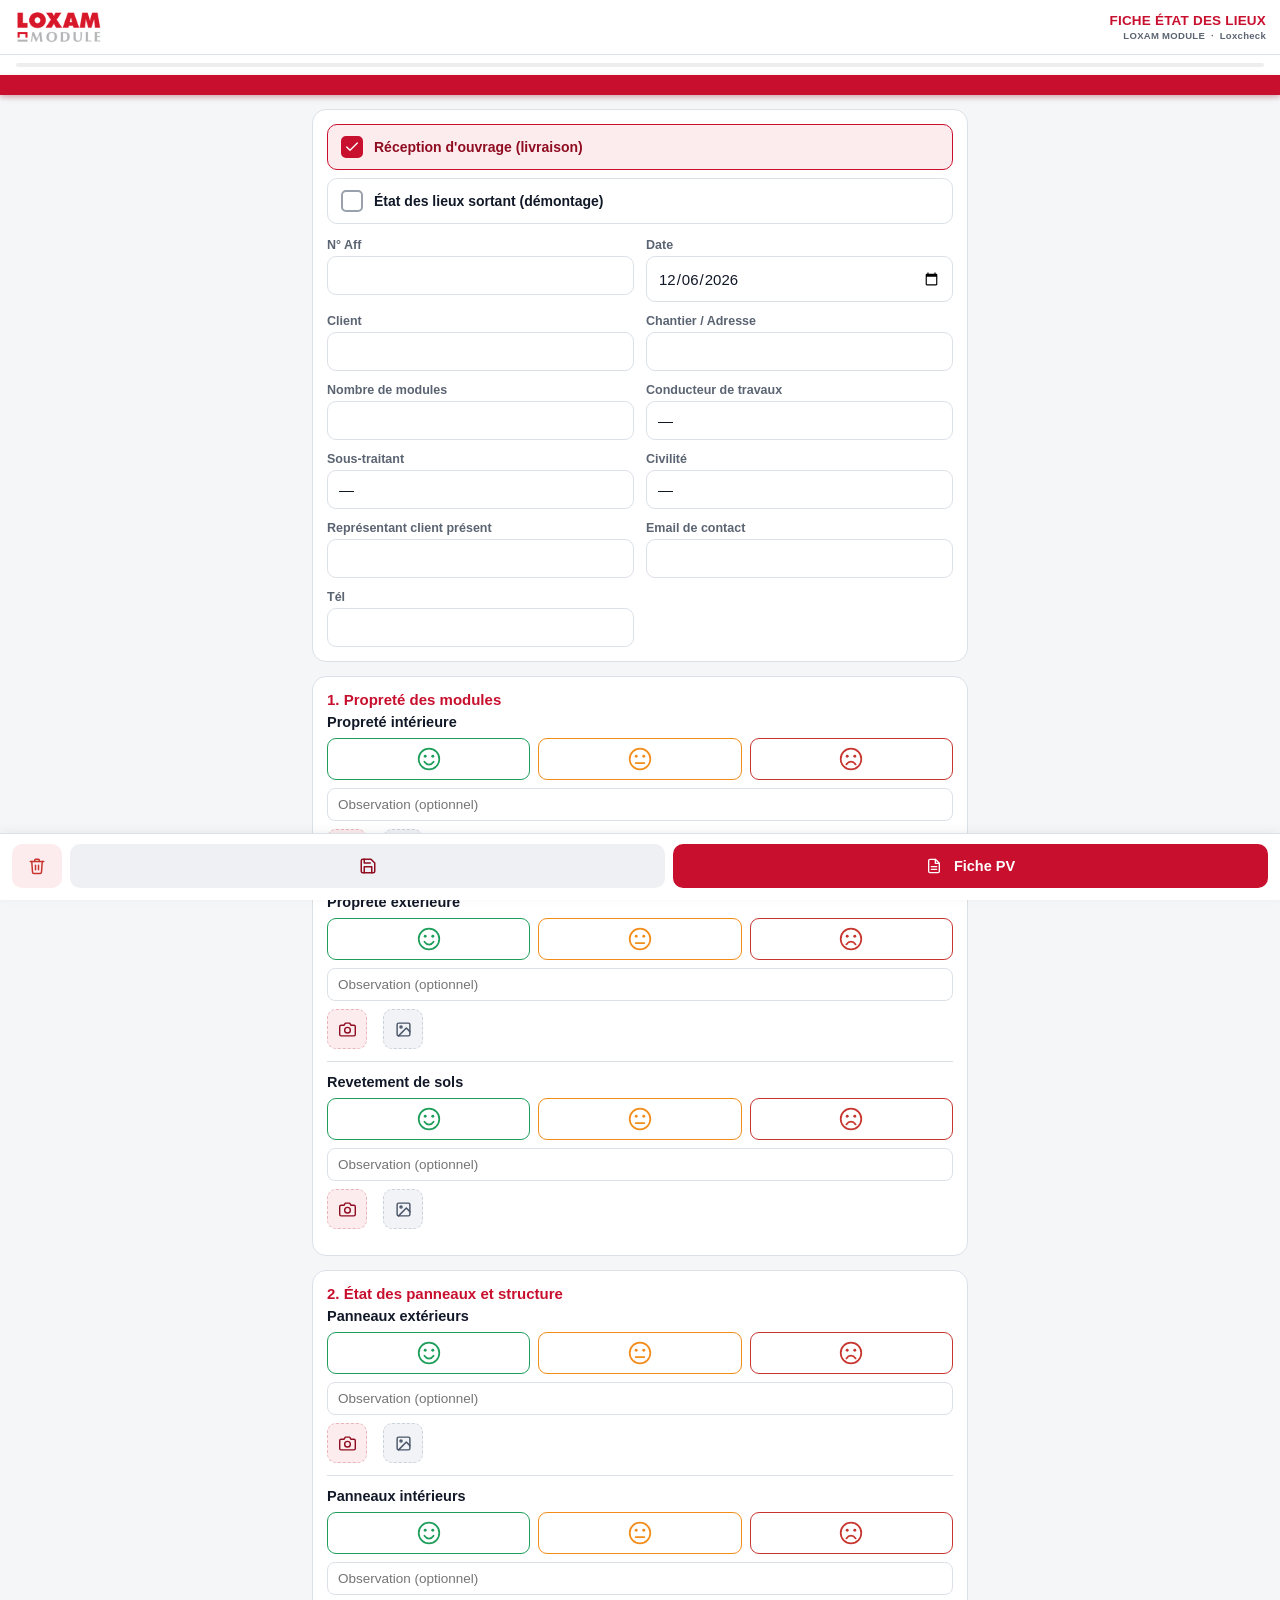
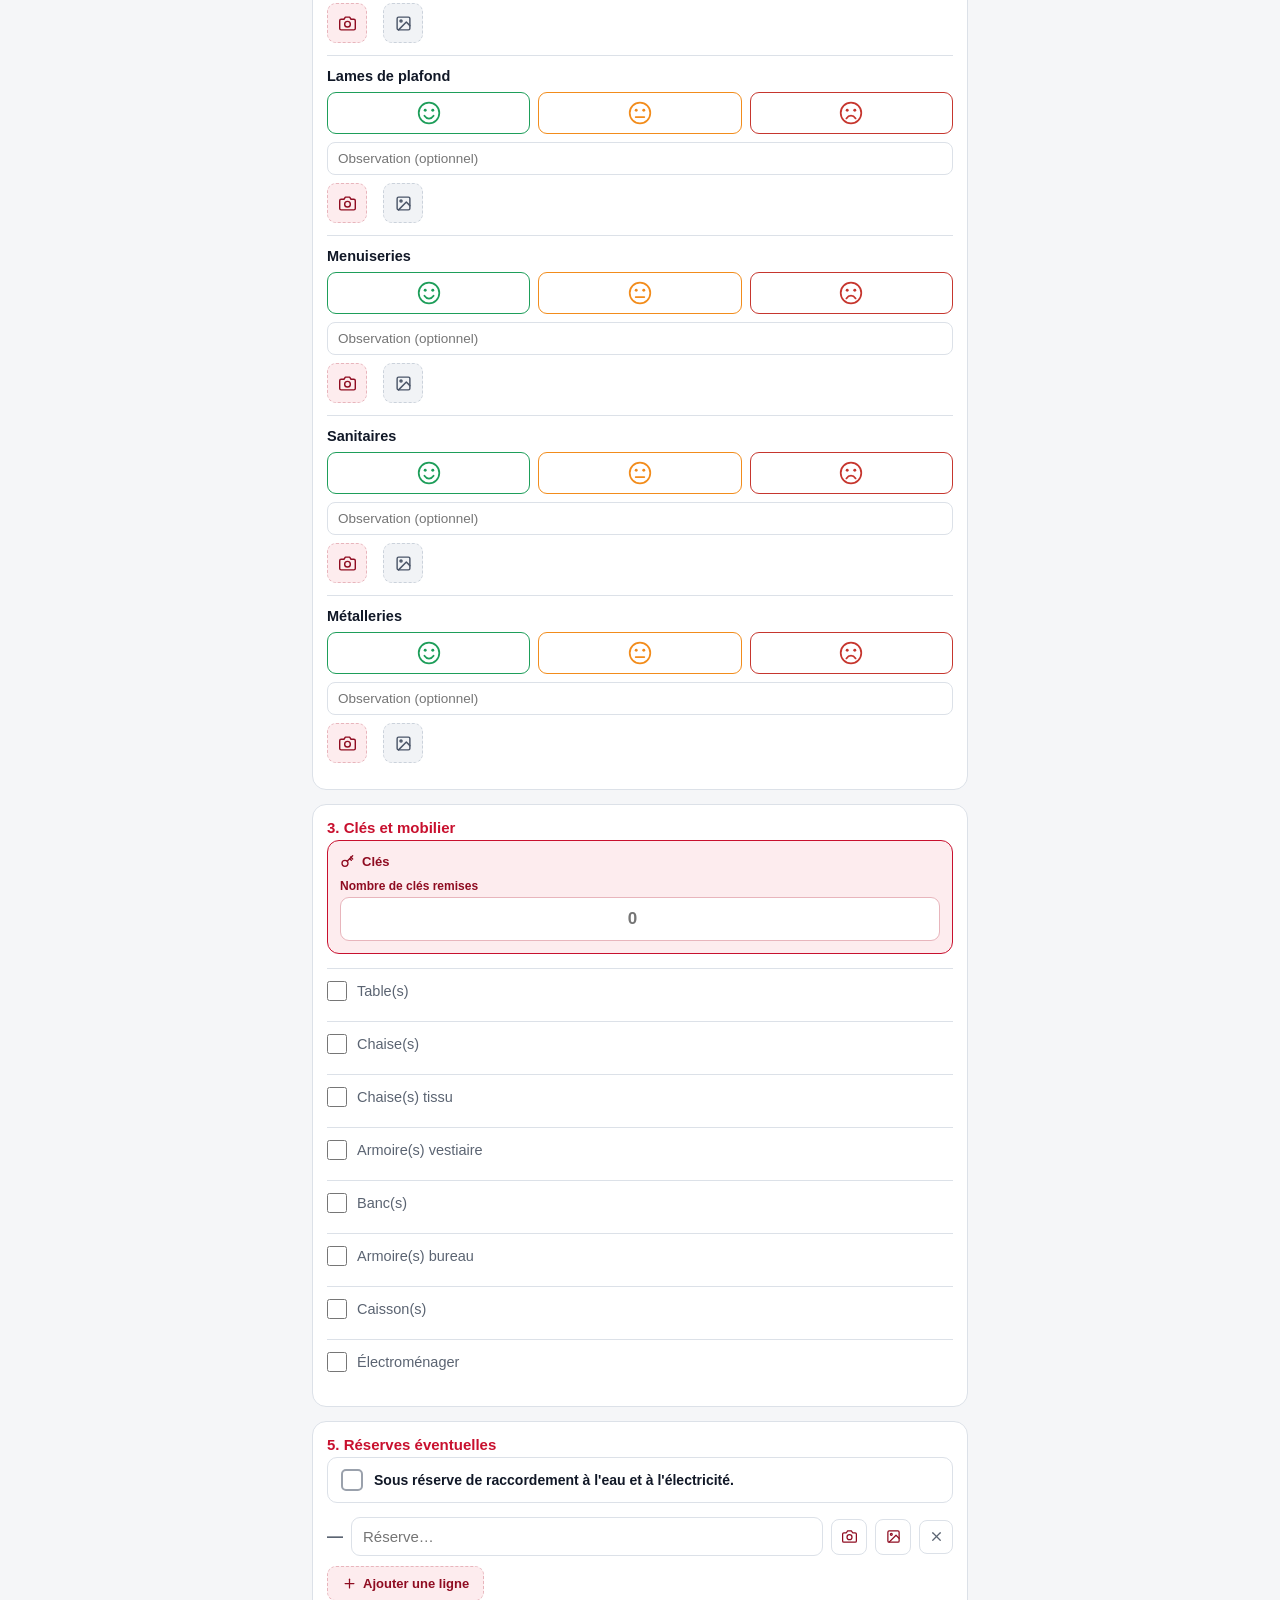
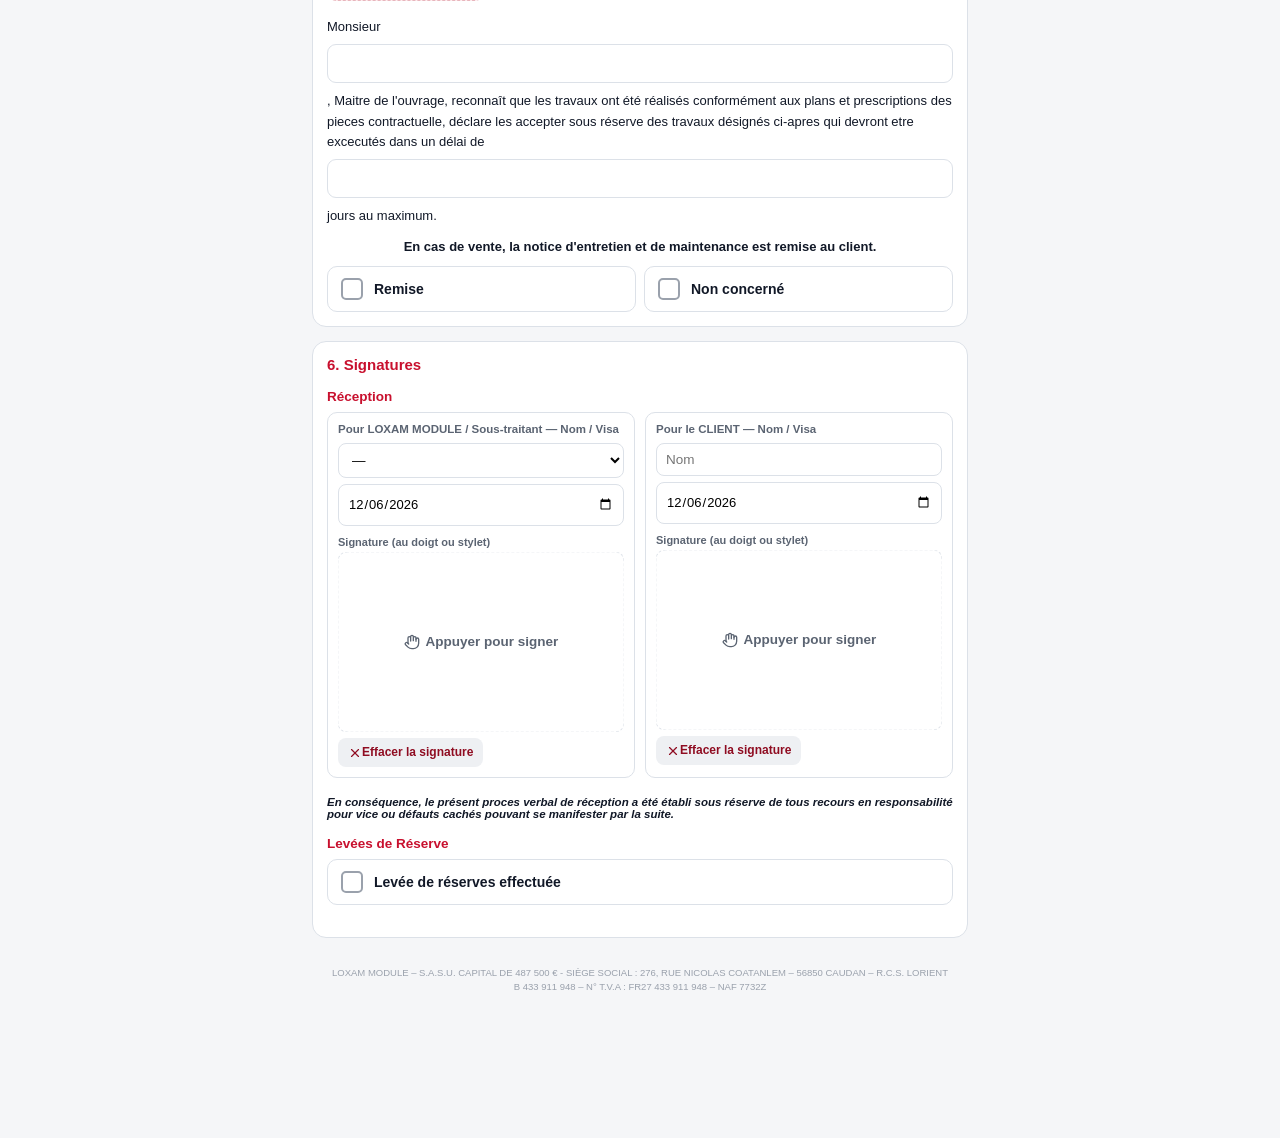
==== commit 6c5634e8: "Add files via upload" ====
--- a/index.html
+++ b/index.html
@@ -46,6 +46,7 @@
   --neuf:#1E9E5A;
   --occasion:#2C6FB0;
   --avec-reserve:#C6362E;
+  --neutre:#F28C1B;
   --sans-reserve:#8891A0;
   --gold:#E8A812;
 }
@@ -112,6 +113,8 @@
 .radio-row input{display:none;}
 .radio-row label.st-ok{border-color:var(--neuf); color:var(--neuf);}
 .radio-row input:checked + label.st-ok{background:var(--neuf); color:#fff;}
+.radio-row label.st-neutre{border-color:var(--neutre); color:var(--neutre);}
+.radio-row input:checked + label.st-neutre{background:var(--neutre); color:#fff;}
 .radio-row label.st-nok{border-color:var(--avec-reserve); color:var(--avec-reserve);}
 .radio-row input:checked + label.st-nok{background:var(--avec-reserve); color:#fff;}
 .radio-row label.st-neuf{border-color:var(--neuf); color:var(--neuf);}
@@ -254,8 +257,20 @@
 .devis-row .d-del{flex:0 0 34px; height:38px; border:1px solid var(--line); background:#fff; color:var(--avec-reserve); border-radius:9px; font-size:15px;}
 .devis-cols{display:flex; gap:6px; font-size:11px; color:var(--sub); font-weight:700; margin-bottom:4px;}
 .devis-cols .c-desc{flex:1 1 0;} .devis-cols .c-qty{flex:0 0 56px; text-align:center;} .devis-cols .c-mt{flex:0 0 74px; text-align:right;} .devis-cols .c-del{flex:0 0 34px;}
-.devis-add{display:flex; gap:8px; margin:10px 0;}
-.devis-add select{flex:1 1 0; min-width:0; border:1px solid var(--line); border-radius:9px; padding:9px 8px; font-size:12.5px; background:#fff;}
+.devis-add{display:flex; flex-wrap:wrap; gap:8px; margin:10px 0;}
+/* Menu de refacturation : pleine largeur sur sa propre ligne (mobile), police lisible, options qui passent à la ligne */
+.devis-add select{
+  flex:1 1 100%; width:100%; min-width:0; max-width:100%;
+  border:1px solid var(--line); border-radius:9px; padding:11px 10px;
+  font-size:15px; line-height:1.35; background:#fff; color:var(--ink);
+  text-overflow:ellipsis;
+}
+.devis-add select option, .devis-add select optgroup{white-space:normal; font-size:15px;}
+.devis-add .mini-btn{flex:1 1 100%; padding:11px 12px; font-size:14px;}
+@media (min-width:640px){
+  .devis-add select{flex:1 1 0; width:auto; min-width:360px;}
+  .devis-add .mini-btn{flex:0 0 auto;}
+}
 .mini-btn{border:1px solid var(--line); background:#fff; color:var(--ink); border-radius:9px; padding:9px 12px; font-size:13px; font-weight:700;}
 .mini-btn.red{color:var(--red); border-color:var(--red);}
 .devis-recap{text-align:right; font-size:13px; color:var(--sub); font-weight:600; margin-top:8px; line-height:1.6;}
@@ -366,9 +381,13 @@
 const SMILEY_OK = '<svg viewBox="0 0 48 48" fill="none"><circle cx="24" cy="24" r="19" stroke="currentColor" stroke-width="3.2"/><circle cx="17" cy="19" r="2.7" fill="currentColor"/><circle cx="31" cy="19" r="2.7" fill="currentColor"/><path d="M15.5 29c2.4 3.6 5.6 5.2 8.5 5.2s6.1-1.6 8.5-5.2" stroke="currentColor" stroke-width="3.2" stroke-linecap="round"/></svg>';
 const SMILEY_NOK = '<svg viewBox="0 0 48 48" fill="none"><circle cx="24" cy="24" r="19" stroke="currentColor" stroke-width="3.2"/><circle cx="17" cy="19" r="2.7" fill="currentColor"/><circle cx="31" cy="19" r="2.7" fill="currentColor"/><path d="M15.5 34c2.4-3.6 5.6-5.2 8.5-5.2s6.1 1.6 8.5 5.2" stroke="currentColor" stroke-width="3.2" stroke-linecap="round"/></svg>';
 
-// Chapitres 1 & 2 : smiley vert (conforme) / smiley rouge (non conforme) + réserves
+// Smiley neutre : bouche droite (couleur orange via CSS / PDF)
+const SMILEY_NEUTRE = '<svg viewBox="0 0 48 48" fill="none"><circle cx="24" cy="24" r="19" stroke="currentColor" stroke-width="3.2"/><circle cx="17" cy="19" r="2.7" fill="currentColor"/><circle cx="31" cy="19" r="2.7" fill="currentColor"/><path d="M16 31.5h16" stroke="currentColor" stroke-width="3.2" stroke-linecap="round"/></svg>';
+
+// Chapitres 1 & 2 : smiley vert (conforme) / smiley orange (neutre) / smiley rouge (non conforme) + réserves
 const CHECK_OPTS = [
   {v:'ok', svg:SMILEY_OK},
+  {v:'neutre', svg:SMILEY_NEUTRE},
   {v:'nok', svg:SMILEY_NOK},
   {v:'avec_reserve', l:'Avec réserve'},
   {v:'sans_reserve', l:'Sans réserve'}
@@ -381,6 +400,7 @@
 // Mobilier en état des lieux sortant : smileys (content / pas content) comme la propreté
 const MOBILIER_SMILEY_OPTS = [
   {v:'ok', svg:SMILEY_OK},
+  {v:'neutre', svg:SMILEY_NEUTRE},
   {v:'nok', svg:SMILEY_NOK}
 ];
 const CONDUCTEURS = ['SCOTTO Nicolas','LAOUAR Hilel'];
@@ -440,6 +460,18 @@
     ['Forfait nettoyage module sanitaire',120]
   ]}
 ];
+
+// « Mobiliers d'occasion » : copie de la grille Mobilier avec -50 % sur chaque tarif unitaire.
+// Générée depuis la liste d'origine : toute évolution des prix mobilier s'y répercute seule.
+(function(){
+  const src = PRIX_SAV.findIndex(g => g.cat === 'Mobilier');
+  if(src === -1) return;
+  const demi = v => Math.round(v * 50) / 100;   // -50 %, arrondi au centime
+  PRIX_SAV.splice(src + 1, 0, {
+    cat: "Mobiliers d'occasion",
+    items: PRIX_SAV[src].items.map(it => [it[0], demi(it[1])])
+  });
+})();
 const SIG_SCOTTO = '[data-uri]'; // signature SCOTTO Nicolas (360x216)
 const TVA_RATE = 0.20;   // TVA 20 %
 const KM_RATE = 1.60; // € HT / km (déplacement)
@@ -597,9 +629,10 @@
 }
 
 // Paires exclusives : cocher l'un décoche l'autre (max 2 cases par ligne : état + réserve)
+const STATUS_GROUPES = [ ['ok','neutre','nok'], ['neuf','occasion'], ['avec_reserve','sans_reserve'], ['livre','non_livre'] ];
 const STATUS_PAIRES = { ok:'nok', nok:'ok', neuf:'occasion', occasion:'neuf',
                         avec_reserve:'sans_reserve', sans_reserve:'avec_reserve',
-                        livre:'non_livre', non_livre:'livre' };
+                        livre:'non_livre', non_livre:'livre' };   // conservé pour compatibilité
 
 function statusCheckRow(keyId, statuses, onToggle, opts){
   const row = el('div',{class:'radio-row'});
@@ -609,11 +642,11 @@
     const input = el('input',{type:'checkbox', id, ...(checked?{checked:'checked'}:{}) });
     input.addEventListener('change', ()=>{
       if(input.checked){
-        const autre = STATUS_PAIRES[opt.v];
-        if(autre){
+        const groupe = STATUS_GROUPES.find(g=> g.includes(opt.v)) || [];
+        groupe.filter(v=> v !== opt.v).forEach(autre=>{
           const sib = row.querySelector('input[id="'+keyId+'-'+autre+'"]');
           if(sib && sib.checked){ sib.checked = false; onToggle(autre, false); }
-        }
+        });
       }
       onToggle(opt.v, input.checked);
     });
@@ -719,7 +752,7 @@
   }
   // Pour les chapitres à smiley : les cases "Avec/Sans réserve" ne s'affichent
   // que si le smiley "pas content" (nok) est sélectionné.
-  const aSmiley = (opts||STATUS_OPTS).some(o=> o.v==='ok' || o.v==='nok');
+  const aSmiley = (opts||STATUS_OPTS).some(o=> o.v==='ok' || o.v==='neutre' || o.v==='nok');
   // Pour le mobilier (Neuf/Occasion) : les cases réserve n'apparaissent que si "Occasion".
   const aNeufOccasion = (opts||STATUS_OPTS).some(o=> o.v==='neuf' || o.v==='occasion');
   let optsAffichees = opts;
@@ -744,7 +777,7 @@
     if(on){ if(!data.statuses.includes(v)) data.statuses.push(v); }
     else { data.statuses = data.statuses.filter(x=>x!==v); }
     // Recalcule l'affichage des cases réserve quand on change de smiley ou de Neuf/Occasion
-    if(v==='ok' || v==='nok' || v==='neuf' || v==='occasion'){ updateProgress(); renderAll(); return; }
+    if(v==='ok' || v==='neutre' || v==='nok' || v==='neuf' || v==='occasion'){ updateProgress(); renderAll(); return; }
     updateProgress();
   }, optsAffichees));
   item.append(el('div',{class:'item-obs'},
@@ -1260,9 +1293,9 @@
   document.getElementById('progressFill').style.width = pct+'%';
 }
 // ---------- PDF EXPORT ----------
-const STATUS_LABEL = {ok:'Conforme', nok:'Non conforme', neuf:'Neuf', occasion:'Occasion', avec_reserve:'Avec réserve', sans_reserve:'Sans réserve'};
+const STATUS_LABEL = {ok:'Conforme', neutre:'Neutre', nok:'Non conforme', neuf:'Neuf', occasion:'Occasion', avec_reserve:'Avec réserve', sans_reserve:'Sans réserve'};
 const STATUS_PDF_COLORS = {
-  ok:[30,158,90], nok:[198,54,46], neuf:[30,158,90], occasion:[44,111,176], avec_reserve:[198,54,46], sans_reserve:[136,145,160]
+  ok:[30,158,90], neutre:[242,140,27], nok:[198,54,46], neuf:[30,158,90], occasion:[44,111,176], avec_reserve:[198,54,46], sans_reserve:[136,145,160]
 };
 
 function renderDevisSection(){
@@ -1682,6 +1715,7 @@
   }
   function colColor(c){
     if(c.smiley === true) return [30,158,90];
+    if(c.smiley === 'neutre') return [242,140,27];
     if(c.smiley === false) return [198,54,46];
     const t = ((c.t2 ? c.t2.join(' ') : (c.t||''))+'').toUpperCase();
     if(t.indexOf('NEUF')>-1) return [30,158,90];
@@ -1694,7 +1728,9 @@
     doc.circle(cx, cy, r, 'S');
     doc.circle(cx-r*0.36, cy-r*0.3, r*0.16, 'F');
     doc.circle(cx+r*0.36, cy-r*0.3, r*0.16, 'F');
-    if(happy){
+    if(happy === 'neutre'){
+      doc.line(cx-r*0.45, cy+r*0.45, cx+r*0.45, cy+r*0.45);
+    } else if(happy){
       doc.lines([[r*0.25, r*0.42, r*0.65, r*0.42, r*0.9, 0]], cx-r*0.45, cy+r*0.12, [1,1], 'S');
     } else {
       doc.lines([[r*0.25, -r*0.42, r*0.65, -r*0.42, r*0.9, 0]], cx-r*0.45, cy+r*0.5, [1,1], 'S');
@@ -1852,13 +1888,13 @@
 
   // Chapitres 1 & 2 (smileys)
   const colsSmiley = estSortant() ? [
-    {w:190, t:'Élément'}, {w:56, smiley:true, k:0}, {w:56, smiley:false, k:1},
-    {w:201, t:'OBSERVATIONS', isObs:true}
+    {w:160, t:'Élément'}, {w:48, smiley:true, k:0}, {w:48, smiley:'neutre', k:1}, {w:48, smiley:false, k:2},
+    {w:199, t:'OBSERVATIONS', isObs:true}
   ] : [
-    {w:150, t:'Élément'}, {w:46, smiley:true, k:0}, {w:46, smiley:false, k:1},
-    {w:52, t2:['AVEC','RÉSERVE'], k:2}, {w:52, t2:['SANS','RÉSERVE'], k:3}, {w:157, t:'OBSERVATIONS', isObs:true}
+    {w:130, t:'Élément'}, {w:42, smiley:true, k:0}, {w:42, smiley:'neutre', k:1}, {w:42, smiley:false, k:2},
+    {w:52, t2:['AVEC','RÉSERVE'], k:3}, {w:52, t2:['SANS','RÉSERVE'], k:4}, {w:143, t:'OBSERVATIONS', isObs:true}
   ];
-  const stKeys = ['ok','nok','avec_reserve','sans_reserve'];
+  const stKeys = ['ok','neutre','nok','avec_reserve','sans_reserve'];
   function rowsFor(sec){
     const rows = sec.items.map(i=>{
       const it = state.checklist[sec.id+'|'+i] || {statuses:[],obs:''};
@@ -1899,14 +1935,14 @@
 
   const colsMob = estSortant() ? [
     {w:150, t:'Mobilier / accessoire'}, {w:60, t:'QUANTITÉ', isQty:true},
-    {w:56, smiley:true, k:0}, {w:56, smiley:false, k:1},
-    {w:181, t:'OBSERVATIONS', isObs:true}
+    {w:48, smiley:true, k:0}, {w:48, smiley:'neutre', k:1}, {w:48, smiley:false, k:2},
+    {w:149, t:'OBSERVATIONS', isObs:true}
   ] : [
     {w:118, t:'Mobilier / accessoire'}, {w:52, t:'QUANTITÉ', isQty:true},
     {w:44, t:'NEUF', k:0}, {w:44, t:'OCCASION', k:1},
     {w:44, t2:['AVEC','RÉS.'], k:2}, {w:44, t2:['SANS','RÉS.'], k:3}, {w:157, t:'OBSERVATIONS', isObs:true}
   ];
-  const mobKeys = estSortant() ? ['ok','nok'] : ['neuf','occasion','avec_reserve','sans_reserve'];
+  const mobKeys = estSortant() ? ['ok','neutre','nok'] : ['neuf','occasion','avec_reserve','sans_reserve'];
   const mobRows = MOBILIER_ITEMS.filter(i=> mobilierActif(i)).map(i=>{
     const it = state.mobilier[i] || {qty:'',statuses:[],obs:''};
     return { name:i, qty:it.qty, obs:it.obs, checks: mobKeys.map(k=> (it.statuses||[]).includes(k)) };
@@ -2062,6 +2098,8 @@
   if(!estSortant()){
   doc.setFont('helvetica','bolditalic'); doc.setFontSize(9.5);
   const noticeLines = doc.splitTextToSize("En cas de vente, la notice d'entretien et de maintenance est remise au client.", 326);
+  // Garde-fou : la notice ne doit jamais chevaucher le pied de page (saut de page si besoin)
+  if(y + Math.max(1, noticeLines.length) * 13 + 14 > MAXY){ y = newPage(); doc.setFont('helvetica','bolditalic'); doc.setFontSize(9.5); }
   doc.text(noticeLines, M, y);
   const wNC = doc.getTextWidth('Non concerné');
   const xNC = W - M - wNC - 16;
@@ -2222,13 +2260,17 @@
 
       // En-tête : nom + badge RÉSERVE (badge toujours au même endroit)
       doc.setFont('helvetica','bold'); doc.setFontSize(8.7); doc.setTextColor(17,24,39);
-      const badgeW = 52;
+      // État des lieux sortant : les encadrés rouges portent « DÉGRADATION » (et non « RÉSERVE »)
+      const badgeTxt = (state.meta.type === 'sortant') ? 'DÉGRADATION' : 'RÉSERVE';
+      doc.setFont('helvetica','bold'); doc.setFontSize(7);
+      const badgeW = Math.ceil(doc.getTextWidth(badgeTxt)) + 14;     // largeur ajustée au texte
+      doc.setFont('helvetica','bold'); doc.setFontSize(8.7); doc.setTextColor(17,24,39);
       doc.text(String(ph.label), px+7, cy+12, {maxWidth: colW - badgeW - 16});
       if(ph.reserve){
         const bx = px + colW - badgeW - 6, by = cy + 4;
         doc.setFillColor(RED[0],RED[1],RED[2]); doc.roundedRect(bx, by, badgeW, 12, 3, 3, 'F');
         doc.setFont('helvetica','bold'); doc.setFontSize(7); doc.setTextColor(255,255,255);
-        doc.text('RÉSERVE', bx + badgeW/2, by+8.3, {align:'center'});
+        doc.text(badgeTxt, bx + badgeW/2, by+8.3, {align:'center'});
         doc.setTextColor(17,24,39);
       }
 
